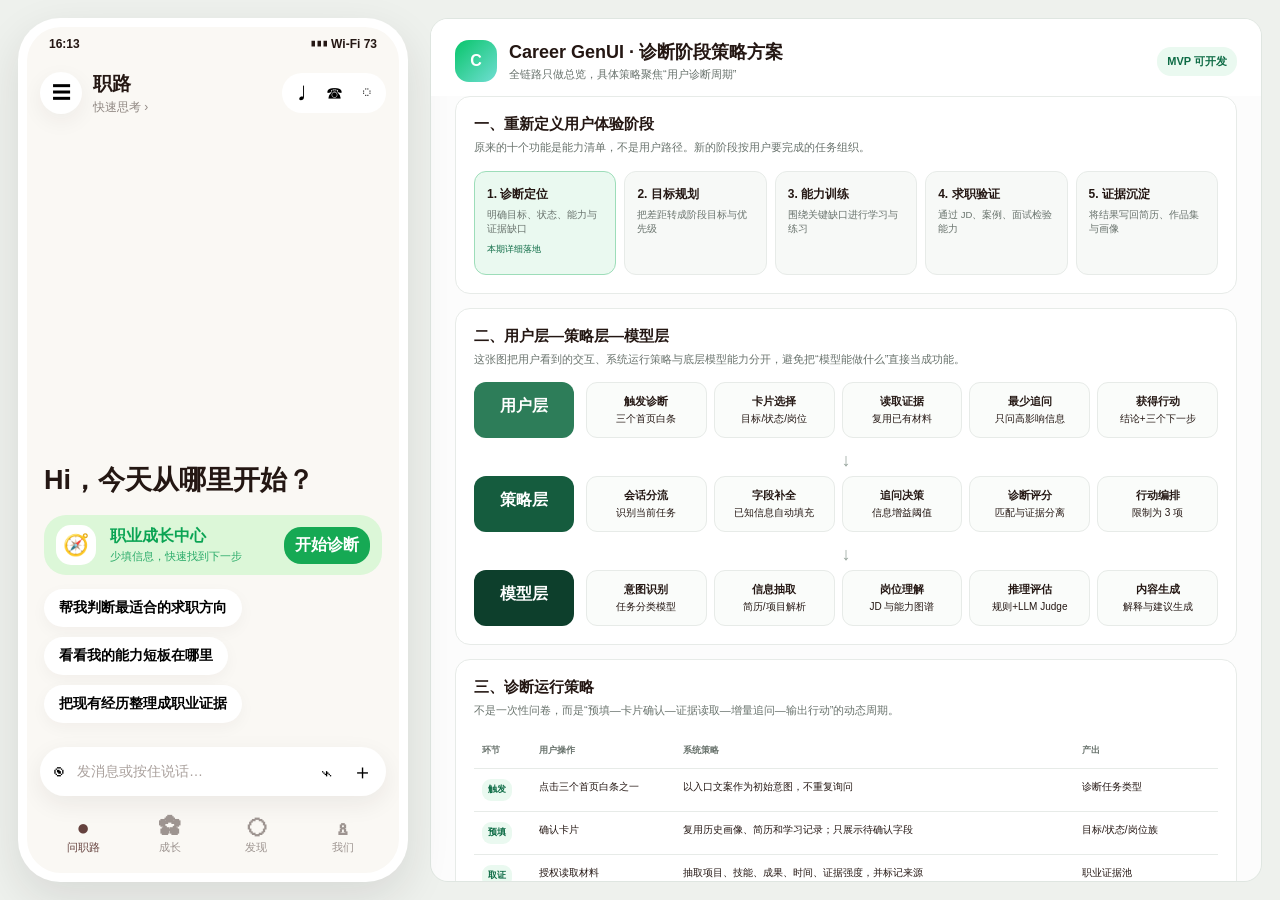
==== demo/diagnosis-v2.html @ f45be0f9 "feat: add focused career diagnosis cycle prototype" ====
<!DOCTYPE html>
<html lang="zh-CN">
<head>
<meta charset="utf-8" />
<meta name="viewport" content="width=device-width,initial-scale=1" />
<title>Career GenUI · 用户诊断周期</title>
<style>
:root{--g:#07c160;--gd:#0d6b45;--mint:#eaf9f0;--ink:#241713;--sub:#69736d;--line:#e7ebe8;--paper:#fff;--warm:#faf8f4;--deep:#0d4b32;--bad:#d65656;--shadow:0 16px 45px rgba(35,30,25,.11);font-family:"PingFang SC","Microsoft YaHei",-apple-system,BlinkMacSystemFont,"Segoe UI",sans-serif}
*{box-sizing:border-box}body{margin:0;background:#eef1ed;color:var(--ink)}button{font:inherit}.page{min-height:100vh;display:grid;grid-template-columns:390px minmax(620px,1fr);gap:22px;padding:18px;max-width:1440px;margin:auto}.phone{height:calc(100vh - 36px);min-height:720px;background:#fff;border-radius:42px;padding:9px;box-shadow:var(--shadow);position:sticky;top:18px}.screen{height:100%;border-radius:34px;overflow:hidden;background:var(--warm);display:flex;flex-direction:column}.status{height:34px;padding:0 22px;display:flex;align-items:center;justify-content:space-between;font-size:12px;font-weight:800}.appbar{height:64px;display:flex;align-items:center;gap:11px;padding:7px 13px}.icon{width:42px;height:42px;border:0;border-radius:50%;background:#fff;box-shadow:0 7px 22px rgba(55,38,28,.06);display:grid;place-items:center;font-size:19px}.title{flex:1}.title b{display:block;font-size:19px}.title span{font-size:12px;color:#918984}.actions{display:flex;background:#fff;border-radius:24px;padding:4px}.actions button{width:32px;height:32px;border:0;background:transparent;font-size:17px}.home{flex:1;display:flex;flex-direction:column;justify-content:flex-end;padding:16px 17px 18px}.home h1{font-size:27px;line-height:1.25;margin:0 0 17px}.hero{display:grid;grid-template-columns:44px 1fr auto;align-items:center;gap:10px;background:#dcf7d8;border-radius:22px;padding:10px 12px;margin-bottom:14px}.hero i{width:40px;height:40px;border-radius:15px;background:#fff;display:grid;place-items:center;font-style:normal;font-size:21px}.hero b{display:block;color:#0ba454;font-size:16px}.hero span{display:block;color:#2aab69;font-size:11px;margin-top:2px}.hero button{border:0;border-radius:17px;background:#16a954;color:#fff;padding:8px 11px;font-weight:750}.quick{display:flex;flex-direction:column;align-items:flex-start;gap:10px}.quick button{border:0;background:#fff;border-radius:20px;padding:10px 15px;font-weight:780;font-size:14px;box-shadow:0 5px 16px rgba(44,31,25,.04);text-align:left}.composer{height:62px;padding:6px 13px}.composerbox{height:49px;background:#fff;border-radius:26px;display:flex;align-items:center;gap:7px;padding:5px 7px;box-shadow:0 8px 24px rgba(43,30,24,.07)}.composerbox button{border:0;background:transparent;font-size:21px}.composerbox span{flex:1;color:#aaa19d;font-size:14px}.tabbar{height:70px;display:grid;grid-template-columns:repeat(4,1fr);padding:5px 13px 10px}.tab{border:0;background:transparent;color:#9d9490;font-size:11px}.tab b{display:block;font-size:22px;line-height:1.1}.tab.active{color:#65423e}.flow{display:none;flex:1;min-height:0;overflow:auto;padding:8px 14px 18px}.flow.active{display:block}.backline{display:flex;align-items:center;justify-content:space-between;margin:4px 0 12px}.backline button{border:0;background:transparent;font-size:13px;color:var(--sub)}.progress{font-size:11px;color:var(--sub)}.bar{height:5px;background:#e8ece9;border-radius:5px;overflow:hidden;margin-top:5px}.bar i{display:block;height:100%;width:20%;background:var(--g);transition:.25s}.card{background:#fff;border:1px solid var(--line);border-radius:18px;padding:16px;margin-bottom:11px;box-shadow:0 5px 18px rgba(31,39,34,.035)}.card h2{font-size:18px;margin:0 0 5px}.card p{font-size:12px;color:var(--sub);line-height:1.55;margin:0 0 13px}.choices{display:grid;grid-template-columns:1fr 1fr;gap:8px}.choice{border:1px solid var(--line);background:#fff;border-radius:13px;padding:11px;text-align:left;font-size:12px}.choice b{display:block;font-size:13px;margin-bottom:3px}.choice span{color:var(--sub);font-size:10px}.choice.on{border-color:var(--g);background:var(--mint);color:var(--gd)}.footerbtn{display:flex;gap:8px;position:sticky;bottom:0;padding-top:8px;background:linear-gradient(transparent,var(--warm) 35%)}.footerbtn button{flex:1;border:1px solid var(--line);background:#fff;border-radius:14px;padding:12px;font-weight:800}.footerbtn .primary{background:var(--g);color:#fff;border-color:var(--g)}.upload{border:1px dashed #9dbba9;border-radius:14px;padding:13px;background:#f8fbf9;font-size:11px;color:var(--sub)}.resulttop{display:grid;grid-template-columns:1fr 90px;gap:10px}.score{background:var(--mint);border-radius:15px;padding:12px}.score b{font-size:30px;color:var(--gd)}.score span{font-size:10px;color:var(--sub)}.tags{display:flex;flex-wrap:wrap;gap:6px}.tags i{font-style:normal;background:#f3f6f4;border-radius:10px;padding:6px 8px;font-size:10px}.reason{margin-top:10px;padding:10px;border-left:3px solid var(--g);background:#f7faf8;font-size:11px;line-height:1.55}.console{min-width:0;background:rgba(255,255,255,.83);border:1px solid #dfe6e1;border-radius:18px;overflow:auto;height:calc(100vh - 36px)}.consolehead{display:flex;align-items:center;justify-content:space-between;padding:21px 24px 14px;position:sticky;top:0;background:rgba(255,255,255,.96);z-index:2}.brand{display:flex;gap:12px;align-items:center}.logo{width:42px;height:42px;border-radius:14px;background:linear-gradient(135deg,#08c56a,#70ded3);display:grid;place-items:center;color:#fff;font-weight:900}.brand h1{font-size:18px;margin:0}.brand p{margin:3px 0 0;color:var(--sub);font-size:11px}.pill{background:var(--mint);color:var(--gd);font-size:11px;padding:7px 10px;border-radius:14px;font-weight:800}.body{padding:0 24px 30px}.section{background:#fff;border:1px solid var(--line);border-radius:15px;padding:18px;margin-bottom:14px}.section h2{font-size:15px;margin:0 0 5px}.section>p{margin:0 0 14px;color:var(--sub);font-size:11px;line-height:1.6}.stagegrid{display:grid;grid-template-columns:repeat(5,1fr);gap:8px}.stage{padding:12px;border-radius:12px;background:#f7f9f7;border:1px solid var(--line);min-height:104px}.stage.active{background:var(--mint);border-color:#9dddb9}.stage b{font-size:12px}.stage span{display:block;color:var(--sub);font-size:9.5px;line-height:1.5;margin-top:5px}.stage em{display:inline-block;font-style:normal;font-size:9px;color:var(--gd);margin-top:7px}.layers{display:grid;gap:12px}.layer{display:grid;grid-template-columns:100px 1fr;gap:12px}.layername{border-radius:12px;padding:14px 10px;font-weight:900;color:#fff;text-align:center}.layer.user .layername{background:#2d7d59}.layer.strategy .layername{background:#155c3e}.layer.model .layername{background:#0d3f2c}.nodes{display:grid;grid-template-columns:repeat(5,1fr);gap:7px}.node{padding:11px 8px;border:1px solid var(--line);border-radius:11px;background:#fafcfa;text-align:center;font-size:10px}.node b{display:block;font-size:11px;margin-bottom:3px}.arrow{text-align:center;color:#95a39b;font-size:18px;height:14px}.strategytable{width:100%;border-collapse:collapse;font-size:10px}.strategytable th,.strategytable td{padding:10px 8px;border-bottom:1px solid var(--line);text-align:left;vertical-align:top;line-height:1.55}.strategytable th{color:var(--sub);font-size:9px}.badge{display:inline-block;border-radius:9px;background:var(--mint);color:var(--gd);padding:4px 6px;font-size:9px;font-weight:800}.mvp{display:grid;grid-template-columns:1fr 1fr;gap:10px}.mvp div{border:1px solid var(--line);border-radius:12px;padding:13px}.mvp b{font-size:12px}.mvp p{font-size:10px;color:var(--sub);line-height:1.55;margin:5px 0 0}.no{color:var(--bad)}@media(max-width:980px){.page{grid-template-columns:1fr;padding:0}.phone{position:static;height:100vh;min-height:0;border-radius:0;padding:0}.screen{border-radius:0}.console{height:auto;border-radius:0}.stagegrid,.nodes{grid-template-columns:1fr 1fr}.layer{grid-template-columns:1fr}.mvp{grid-template-columns:1fr}}@media(max-width:520px){.console{display:none}.page{display:block}.phone{width:100%}.choices{grid-template-columns:1fr}}
</style>
</head>
<body>
<div class="page">
<section class="phone"><div class="screen">
<div class="status"><span>16:13</span><span>▮▮▮  Wi‑Fi  73</span></div>
<div class="appbar"><button class="icon">☰</button><div class="title"><b>职路</b><span>快速思考 ›</span></div><div class="actions"><button>♩</button><button>☎</button><button>◌</button></div></div>
<div id="home" class="home">
<h1>Hi，今天从哪里开始？</h1>
<div class="hero"><i>🧭</i><div><b>职业成长中心</b><span>少填信息，快速找到下一步</span></div><button onclick="startDiagnosis()">开始诊断</button></div>
<div class="quick"><button onclick="startDiagnosis()">帮我判断最适合的求职方向</button><button onclick="startDiagnosis(2)">看看我的能力短板在哪里</button><button onclick="startDiagnosis(3)">把现有经历整理成职业证据</button></div>
</div>
<div id="flow" class="flow">
<div class="backline"><button onclick="goHome()">‹ 返回首页</button><span class="progress"><span id="stepText">1/5</span><span class="bar"><i id="bar"></i></span></span></div>
<div id="step1" class="step"><div class="card"><h2>先确认你现在最想解决什么</h2><p>只选当前最紧迫的一项，避免一次诊断过多问题。</p><div class="choices" data-key="goal"><button class="choice"><b>确定方向</b><span>岗位太多，不知道优先投什么</span></button><button class="choice"><b>判断差距</b><span>知道目标，但不知道差在哪里</span></button><button class="choice"><b>梳理证据</b><span>经历不少，但表达不成体系</span></button><button class="choice"><b>准备行动</b><span>需要一份可执行的下一步计划</span></button></div></div></div>
<div id="step2" class="step" hidden><div class="card"><h2>选择你的职业状态</h2><p>系统会用不同基准判断学生、转岗和在职晋升。</p><div class="choices" data-key="status"><button class="choice"><b>在校求职</b><span>实习、校招、应届岗位</span></button><button class="choice"><b>初入职场</b><span>0—3 年，寻找更合适方向</span></button><button class="choice"><b>转岗转行</b><span>已有经验，需要迁移能力</span></button><button class="choice"><b>在职提升</b><span>晋升、能力补齐、项目突破</span></button></div></div></div>
<div id="step3" class="step" hidden><div class="card"><h2>告诉我目标岗位</h2><p>不要求写岗位全称，先选岗位族，再由系统补全相近岗位。</p><div class="choices" data-key="role"><button class="choice"><b>产品与策略</b><span>AI 产品、策略产品、增长产品</span></button><button class="choice"><b>数据与算法</b><span>数据分析、算法、量化研究</span></button><button class="choice"><b>商业与咨询</b><span>咨询、商业分析、战略研究</span></button><button class="choice"><b>金融与投研</b><span>投行、行研、资管、投资</span></button></div></div></div>
<div id="step4" class="step" hidden><div class="card"><h2>让系统读取已有证据</h2><p>优先复用已有材料，减少重复填写。原型中点击即视为已授权读取。</p><div class="upload" onclick="this.innerHTML='✓ 已读取：简历 1 份、项目 4 段、课程与证书 8 项';answers.evidence=true">＋ 读取简历 / 作品集 / 学习记录</div><div class="reason">只抽取岗位、项目、成果、技能、时间与证据强度，不要求用户重新填写完整经历。</div></div></div>
<div id="step5" class="step" hidden><div class="card"><h2>补一项机器难以判断的信息</h2><p>系统只追问会显著改变结果的问题。</p><div class="choices" data-key="constraint"><button class="choice"><b>时间最重要</b><span>希望 1 个月内看到求职结果</span></button><button class="choice"><b>方向最重要</b><span>愿意多探索，但要选对赛道</span></button><button class="choice"><b>稳定最重要</b><span>优先考虑可持续与确定性</span></button><button class="choice"><b>成长最重要</b><span>愿意接受更高挑战与变化</span></button></div></div></div>
<div id="result" class="step" hidden><div class="card"><h2>诊断完成：先聚焦 AI 策略产品</h2><p>系统将“岗位匹配”与“证据充分度”分开判断，避免只凭关键词给结论。</p><div class="resulttop"><div><div class="tags"><i>目标清晰度 82</i><i>能力匹配 76</i><i>证据充分度 64</i></div><div class="reason"><b>核心判断：</b>你的数据分析、模型评测和业务策略经历形成了较强交叉优势；当前主要缺口不是能力本身，而是缺少一个能完整展示“发现问题—制定策略—验证结果”的代表案例。</div></div><div class="score"><b>76</b><span>/100 综合匹配</span></div></div></div><div class="card"><h2>只给三个下一步</h2><p>诊断结果直接进入行动，不继续扩展更多功能。</p><div class="choices"><button class="choice on"><b>1. 建立代表案例</b><span>用一个项目补齐策略闭环证据</span></button><button class="choice"><b>2. 重写简历摘要</b><span>突出交叉能力而非经历堆叠</span></button><button class="choice"><b>3. 做岗位校验</b><span>用 3 个真实 JD 验证方向</span></button></div></div></div>
<div class="footerbtn" id="footer"><button id="prev" onclick="prevStep()">上一步</button><button id="next" class="primary" onclick="nextStep()">下一步</button></div>
</div>
<div class="composer"><div class="composerbox"><button>◉</button><span>发消息或按住说话…</span><button>⌁</button><button>＋</button></div></div>
<div class="tabbar"><button class="tab active"><b>●</b>问职路</button><button class="tab"><b>✿</b>成长</button><button class="tab"><b>◯</b>发现</button><button class="tab"><b>♙</b>我们</button></div>
</div></section>
<section class="console">
<div class="consolehead"><div class="brand"><div class="logo">C</div><div><h1>Career GenUI · 诊断阶段策略方案</h1><p>全链路只做总览，具体策略聚焦“用户诊断周期”</p></div></div><span class="pill">MVP 可开发</span></div>
<div class="body">
<div class="section"><h2>一、重新定义用户体验阶段</h2><p>原来的十个功能是能力清单，不是用户路径。新的阶段按用户要完成的任务组织。</p><div class="stagegrid"><div class="stage active"><b>1. 诊断定位</b><span>明确目标、状态、能力与证据缺口</span><em>本期详细落地</em></div><div class="stage"><b>2. 目标规划</b><span>把差距转成阶段目标与优先级</span></div><div class="stage"><b>3. 能力训练</b><span>围绕关键缺口进行学习与练习</span></div><div class="stage"><b>4. 求职验证</b><span>通过 JD、案例、面试检验能力</span></div><div class="stage"><b>5. 证据沉淀</b><span>将结果写回简历、作品集与画像</span></div></div></div>
<div class="section"><h2>二、用户层—策略层—模型层</h2><p>这张图把用户看到的交互、系统运行策略与底层模型能力分开，避免把“模型能做什么”直接当成功能。</p><div class="layers"><div class="layer user"><div class="layername">用户层</div><div class="nodes"><div class="node"><b>触发诊断</b>三个首页白条</div><div class="node"><b>卡片选择</b>目标/状态/岗位</div><div class="node"><b>读取证据</b>复用已有材料</div><div class="node"><b>最少追问</b>只问高影响信息</div><div class="node"><b>获得行动</b>结论+三个下一步</div></div></div><div class="arrow">↓</div><div class="layer strategy"><div class="layername">策略层</div><div class="nodes"><div class="node"><b>会话分流</b>识别当前任务</div><div class="node"><b>字段补全</b>已知信息自动填充</div><div class="node"><b>追问决策</b>信息增益阈值</div><div class="node"><b>诊断评分</b>匹配与证据分离</div><div class="node"><b>行动编排</b>限制为 3 项</div></div></div><div class="arrow">↓</div><div class="layer model"><div class="layername">模型层</div><div class="nodes"><div class="node"><b>意图识别</b>任务分类模型</div><div class="node"><b>信息抽取</b>简历/项目解析</div><div class="node"><b>岗位理解</b>JD 与能力图谱</div><div class="node"><b>推理评估</b>规则+LLM Judge</div><div class="node"><b>内容生成</b>解释与建议生成</div></div></div></div></div>
<div class="section"><h2>三、诊断运行策略</h2><p>不是一次性问卷，而是“预填—卡片确认—证据读取—增量追问—输出行动”的动态周期。</p><table class="strategytable"><tr><th>环节</th><th>用户操作</th><th>系统策略</th><th>产出</th></tr><tr><td><span class="badge">触发</span></td><td>点击三个首页白条之一</td><td>以入口文案作为初始意图，不重复询问</td><td>诊断任务类型</td></tr><tr><td><span class="badge">预填</span></td><td>确认卡片</td><td>复用历史画像、简历和学习记录；只展示待确认字段</td><td>目标/状态/岗位族</td></tr><tr><td><span class="badge">取证</span></td><td>授权读取材料</td><td>抽取项目、技能、成果、时间、证据强度，并标记来源</td><td>职业证据池</td></tr><tr><td><span class="badge">追问</span></td><td>回答 0—2 个问题</td><td>仅当缺失字段会改变岗位结论或行动优先级时追问</td><td>约束与偏好</td></tr><tr><td><span class="badge">诊断</span></td><td>查看结果</td><td>目标清晰度 20% + 能力匹配 35% + 证据充分度 30% + 约束适配 15%</td><td>分项得分与可解释结论</td></tr><tr><td><span class="badge">闭环</span></td><td>选择下一步</td><td>最多给 3 个动作；完成后结果写回画像并重新诊断</td><td>行动卡与画像更新</td></tr></table></div>
<div class="section"><h2>四、开发范围控制</h2><p>把复杂愿景压缩成可演示、可验证、可逐步扩展的 MVP。</p><div class="mvp"><div><b>本期必须开发</b><p>首页三个入口、5 步卡片诊断、简历文本解析、基础岗位族、规则评分、诊断结果卡、三个行动建议、来源与置信度展示。</p></div><div><b class="no">本期不开发</b><p>十个成长功能的完整交互、实时岗位库、复杂知识图谱编辑、长期学习计划、多人协作、语音面试、自动投递与全量 Agent 编排。</p></div></div></div>
<div class="section"><h2>五、关键验收指标</h2><p>首轮诊断完成率 ≥ 70%；用户主动输入字段 ≤ 5 个；平均完成时间 ≤ 3 分钟；结果中每条判断均有证据来源；下一步行动点击率 ≥ 40%；诊断后“方向更清晰”主观评分 ≥ 4/5。</p></div>
</div></section>
</div>
<script>
let current=1;const answers={};const steps=[1,2,3,4,5];
document.querySelectorAll('.choices').forEach(group=>group.addEventListener('click',e=>{const btn=e.target.closest('.choice');if(!btn)return;group.querySelectorAll('.choice').forEach(x=>x.classList.remove('on'));btn.classList.add('on');answers[group.dataset.key]=btn.querySelector('b')?.textContent||btn.textContent}));
function startDiagnosis(start=1){document.getElementById('home').style.display='none';document.getElementById('flow').classList.add('active');current=Math.min(start,5);showStep()}
function goHome(){document.getElementById('flow').classList.remove('active');document.getElementById('home').style.display='flex'}
function showStep(){document.querySelectorAll('.step').forEach(x=>x.hidden=true);const id=current===6?'result':'step'+current;document.getElementById(id).hidden=false;document.getElementById('stepText').textContent=current===6?'完成':current+'/5';document.getElementById('bar').style.width=(Math.min(current,5)*20)+'%';document.getElementById('prev').style.visibility=current===1?'hidden':'visible';document.getElementById('next').textContent=current===6?'重新诊断':current===5?'生成诊断':'下一步'}
function nextStep(){if(current===6){current=1;showStep();return}current++;showStep()}
function prevStep(){if(current>1)current--;showStep()}
</script>
</body></html>
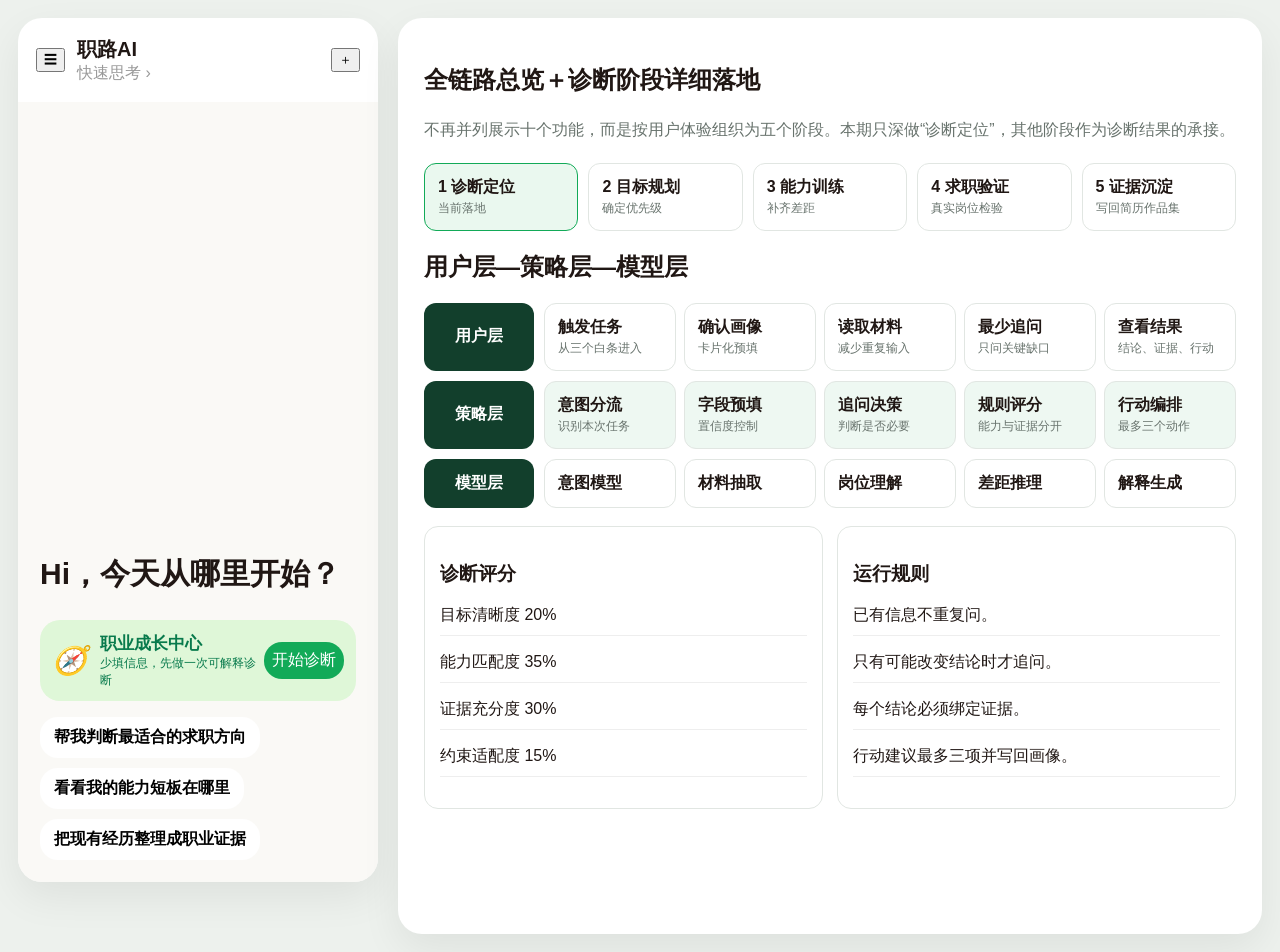
==== commit 056c5dcb: "feat: add focused diagnosis cycle prototype" ====
--- a/demo/diagnosis-v2.html
+++ b/demo/diagnosis-v2.html
@@ -1,54 +1 @@
-<!DOCTYPE html>
-<html lang="zh-CN">
-<head>
-<meta charset="utf-8" />
-<meta name="viewport" content="width=device-width,initial-scale=1" />
-<title>Career GenUI · 用户诊断周期</title>
-<style>
-:root{--g:#07c160;--gd:#0d6b45;--mint:#eaf9f0;--ink:#241713;--sub:#69736d;--line:#e7ebe8;--paper:#fff;--warm:#faf8f4;--deep:#0d4b32;--bad:#d65656;--shadow:0 16px 45px rgba(35,30,25,.11);font-family:"PingFang SC","Microsoft YaHei",-apple-system,BlinkMacSystemFont,"Segoe UI",sans-serif}
-*{box-sizing:border-box}body{margin:0;background:#eef1ed;color:var(--ink)}button{font:inherit}.page{min-height:100vh;display:grid;grid-template-columns:390px minmax(620px,1fr);gap:22px;padding:18px;max-width:1440px;margin:auto}.phone{height:calc(100vh - 36px);min-height:720px;background:#fff;border-radius:42px;padding:9px;box-shadow:var(--shadow);position:sticky;top:18px}.screen{height:100%;border-radius:34px;overflow:hidden;background:var(--warm);display:flex;flex-direction:column}.status{height:34px;padding:0 22px;display:flex;align-items:center;justify-content:space-between;font-size:12px;font-weight:800}.appbar{height:64px;display:flex;align-items:center;gap:11px;padding:7px 13px}.icon{width:42px;height:42px;border:0;border-radius:50%;background:#fff;box-shadow:0 7px 22px rgba(55,38,28,.06);display:grid;place-items:center;font-size:19px}.title{flex:1}.title b{display:block;font-size:19px}.title span{font-size:12px;color:#918984}.actions{display:flex;background:#fff;border-radius:24px;padding:4px}.actions button{width:32px;height:32px;border:0;background:transparent;font-size:17px}.home{flex:1;display:flex;flex-direction:column;justify-content:flex-end;padding:16px 17px 18px}.home h1{font-size:27px;line-height:1.25;margin:0 0 17px}.hero{display:grid;grid-template-columns:44px 1fr auto;align-items:center;gap:10px;background:#dcf7d8;border-radius:22px;padding:10px 12px;margin-bottom:14px}.hero i{width:40px;height:40px;border-radius:15px;background:#fff;display:grid;place-items:center;font-style:normal;font-size:21px}.hero b{display:block;color:#0ba454;font-size:16px}.hero span{display:block;color:#2aab69;font-size:11px;margin-top:2px}.hero button{border:0;border-radius:17px;background:#16a954;color:#fff;padding:8px 11px;font-weight:750}.quick{display:flex;flex-direction:column;align-items:flex-start;gap:10px}.quick button{border:0;background:#fff;border-radius:20px;padding:10px 15px;font-weight:780;font-size:14px;box-shadow:0 5px 16px rgba(44,31,25,.04);text-align:left}.composer{height:62px;padding:6px 13px}.composerbox{height:49px;background:#fff;border-radius:26px;display:flex;align-items:center;gap:7px;padding:5px 7px;box-shadow:0 8px 24px rgba(43,30,24,.07)}.composerbox button{border:0;background:transparent;font-size:21px}.composerbox span{flex:1;color:#aaa19d;font-size:14px}.tabbar{height:70px;display:grid;grid-template-columns:repeat(4,1fr);padding:5px 13px 10px}.tab{border:0;background:transparent;color:#9d9490;font-size:11px}.tab b{display:block;font-size:22px;line-height:1.1}.tab.active{color:#65423e}.flow{display:none;flex:1;min-height:0;overflow:auto;padding:8px 14px 18px}.flow.active{display:block}.backline{display:flex;align-items:center;justify-content:space-between;margin:4px 0 12px}.backline button{border:0;background:transparent;font-size:13px;color:var(--sub)}.progress{font-size:11px;color:var(--sub)}.bar{height:5px;background:#e8ece9;border-radius:5px;overflow:hidden;margin-top:5px}.bar i{display:block;height:100%;width:20%;background:var(--g);transition:.25s}.card{background:#fff;border:1px solid var(--line);border-radius:18px;padding:16px;margin-bottom:11px;box-shadow:0 5px 18px rgba(31,39,34,.035)}.card h2{font-size:18px;margin:0 0 5px}.card p{font-size:12px;color:var(--sub);line-height:1.55;margin:0 0 13px}.choices{display:grid;grid-template-columns:1fr 1fr;gap:8px}.choice{border:1px solid var(--line);background:#fff;border-radius:13px;padding:11px;text-align:left;font-size:12px}.choice b{display:block;font-size:13px;margin-bottom:3px}.choice span{color:var(--sub);font-size:10px}.choice.on{border-color:var(--g);background:var(--mint);color:var(--gd)}.footerbtn{display:flex;gap:8px;position:sticky;bottom:0;padding-top:8px;background:linear-gradient(transparent,var(--warm) 35%)}.footerbtn button{flex:1;border:1px solid var(--line);background:#fff;border-radius:14px;padding:12px;font-weight:800}.footerbtn .primary{background:var(--g);color:#fff;border-color:var(--g)}.upload{border:1px dashed #9dbba9;border-radius:14px;padding:13px;background:#f8fbf9;font-size:11px;color:var(--sub)}.resulttop{display:grid;grid-template-columns:1fr 90px;gap:10px}.score{background:var(--mint);border-radius:15px;padding:12px}.score b{font-size:30px;color:var(--gd)}.score span{font-size:10px;color:var(--sub)}.tags{display:flex;flex-wrap:wrap;gap:6px}.tags i{font-style:normal;background:#f3f6f4;border-radius:10px;padding:6px 8px;font-size:10px}.reason{margin-top:10px;padding:10px;border-left:3px solid var(--g);background:#f7faf8;font-size:11px;line-height:1.55}.console{min-width:0;background:rgba(255,255,255,.83);border:1px solid #dfe6e1;border-radius:18px;overflow:auto;height:calc(100vh - 36px)}.consolehead{display:flex;align-items:center;justify-content:space-between;padding:21px 24px 14px;position:sticky;top:0;background:rgba(255,255,255,.96);z-index:2}.brand{display:flex;gap:12px;align-items:center}.logo{width:42px;height:42px;border-radius:14px;background:linear-gradient(135deg,#08c56a,#70ded3);display:grid;place-items:center;color:#fff;font-weight:900}.brand h1{font-size:18px;margin:0}.brand p{margin:3px 0 0;color:var(--sub);font-size:11px}.pill{background:var(--mint);color:var(--gd);font-size:11px;padding:7px 10px;border-radius:14px;font-weight:800}.body{padding:0 24px 30px}.section{background:#fff;border:1px solid var(--line);border-radius:15px;padding:18px;margin-bottom:14px}.section h2{font-size:15px;margin:0 0 5px}.section>p{margin:0 0 14px;color:var(--sub);font-size:11px;line-height:1.6}.stagegrid{display:grid;grid-template-columns:repeat(5,1fr);gap:8px}.stage{padding:12px;border-radius:12px;background:#f7f9f7;border:1px solid var(--line);min-height:104px}.stage.active{background:var(--mint);border-color:#9dddb9}.stage b{font-size:12px}.stage span{display:block;color:var(--sub);font-size:9.5px;line-height:1.5;margin-top:5px}.stage em{display:inline-block;font-style:normal;font-size:9px;color:var(--gd);margin-top:7px}.layers{display:grid;gap:12px}.layer{display:grid;grid-template-columns:100px 1fr;gap:12px}.layername{border-radius:12px;padding:14px 10px;font-weight:900;color:#fff;text-align:center}.layer.user .layername{background:#2d7d59}.layer.strategy .layername{background:#155c3e}.layer.model .layername{background:#0d3f2c}.nodes{display:grid;grid-template-columns:repeat(5,1fr);gap:7px}.node{padding:11px 8px;border:1px solid var(--line);border-radius:11px;background:#fafcfa;text-align:center;font-size:10px}.node b{display:block;font-size:11px;margin-bottom:3px}.arrow{text-align:center;color:#95a39b;font-size:18px;height:14px}.strategytable{width:100%;border-collapse:collapse;font-size:10px}.strategytable th,.strategytable td{padding:10px 8px;border-bottom:1px solid var(--line);text-align:left;vertical-align:top;line-height:1.55}.strategytable th{color:var(--sub);font-size:9px}.badge{display:inline-block;border-radius:9px;background:var(--mint);color:var(--gd);padding:4px 6px;font-size:9px;font-weight:800}.mvp{display:grid;grid-template-columns:1fr 1fr;gap:10px}.mvp div{border:1px solid var(--line);border-radius:12px;padding:13px}.mvp b{font-size:12px}.mvp p{font-size:10px;color:var(--sub);line-height:1.55;margin:5px 0 0}.no{color:var(--bad)}@media(max-width:980px){.page{grid-template-columns:1fr;padding:0}.phone{position:static;height:100vh;min-height:0;border-radius:0;padding:0}.screen{border-radius:0}.console{height:auto;border-radius:0}.stagegrid,.nodes{grid-template-columns:1fr 1fr}.layer{grid-template-columns:1fr}.mvp{grid-template-columns:1fr}}@media(max-width:520px){.console{display:none}.page{display:block}.phone{width:100%}.choices{grid-template-columns:1fr}}
-</style>
-</head>
-<body>
-<div class="page">
-<section class="phone"><div class="screen">
-<div class="status"><span>16:13</span><span>▮▮▮  Wi‑Fi  73</span></div>
-<div class="appbar"><button class="icon">☰</button><div class="title"><b>职路</b><span>快速思考 ›</span></div><div class="actions"><button>♩</button><button>☎</button><button>◌</button></div></div>
-<div id="home" class="home">
-<h1>Hi，今天从哪里开始？</h1>
-<div class="hero"><i>🧭</i><div><b>职业成长中心</b><span>少填信息，快速找到下一步</span></div><button onclick="startDiagnosis()">开始诊断</button></div>
-<div class="quick"><button onclick="startDiagnosis()">帮我判断最适合的求职方向</button><button onclick="startDiagnosis(2)">看看我的能力短板在哪里</button><button onclick="startDiagnosis(3)">把现有经历整理成职业证据</button></div>
-</div>
-<div id="flow" class="flow">
-<div class="backline"><button onclick="goHome()">‹ 返回首页</button><span class="progress"><span id="stepText">1/5</span><span class="bar"><i id="bar"></i></span></span></div>
-<div id="step1" class="step"><div class="card"><h2>先确认你现在最想解决什么</h2><p>只选当前最紧迫的一项，避免一次诊断过多问题。</p><div class="choices" data-key="goal"><button class="choice"><b>确定方向</b><span>岗位太多，不知道优先投什么</span></button><button class="choice"><b>判断差距</b><span>知道目标，但不知道差在哪里</span></button><button class="choice"><b>梳理证据</b><span>经历不少，但表达不成体系</span></button><button class="choice"><b>准备行动</b><span>需要一份可执行的下一步计划</span></button></div></div></div>
-<div id="step2" class="step" hidden><div class="card"><h2>选择你的职业状态</h2><p>系统会用不同基准判断学生、转岗和在职晋升。</p><div class="choices" data-key="status"><button class="choice"><b>在校求职</b><span>实习、校招、应届岗位</span></button><button class="choice"><b>初入职场</b><span>0—3 年，寻找更合适方向</span></button><button class="choice"><b>转岗转行</b><span>已有经验，需要迁移能力</span></button><button class="choice"><b>在职提升</b><span>晋升、能力补齐、项目突破</span></button></div></div></div>
-<div id="step3" class="step" hidden><div class="card"><h2>告诉我目标岗位</h2><p>不要求写岗位全称，先选岗位族，再由系统补全相近岗位。</p><div class="choices" data-key="role"><button class="choice"><b>产品与策略</b><span>AI 产品、策略产品、增长产品</span></button><button class="choice"><b>数据与算法</b><span>数据分析、算法、量化研究</span></button><button class="choice"><b>商业与咨询</b><span>咨询、商业分析、战略研究</span></button><button class="choice"><b>金融与投研</b><span>投行、行研、资管、投资</span></button></div></div></div>
-<div id="step4" class="step" hidden><div class="card"><h2>让系统读取已有证据</h2><p>优先复用已有材料，减少重复填写。原型中点击即视为已授权读取。</p><div class="upload" onclick="this.innerHTML='✓ 已读取：简历 1 份、项目 4 段、课程与证书 8 项';answers.evidence=true">＋ 读取简历 / 作品集 / 学习记录</div><div class="reason">只抽取岗位、项目、成果、技能、时间与证据强度，不要求用户重新填写完整经历。</div></div></div>
-<div id="step5" class="step" hidden><div class="card"><h2>补一项机器难以判断的信息</h2><p>系统只追问会显著改变结果的问题。</p><div class="choices" data-key="constraint"><button class="choice"><b>时间最重要</b><span>希望 1 个月内看到求职结果</span></button><button class="choice"><b>方向最重要</b><span>愿意多探索，但要选对赛道</span></button><button class="choice"><b>稳定最重要</b><span>优先考虑可持续与确定性</span></button><button class="choice"><b>成长最重要</b><span>愿意接受更高挑战与变化</span></button></div></div></div>
-<div id="result" class="step" hidden><div class="card"><h2>诊断完成：先聚焦 AI 策略产品</h2><p>系统将“岗位匹配”与“证据充分度”分开判断，避免只凭关键词给结论。</p><div class="resulttop"><div><div class="tags"><i>目标清晰度 82</i><i>能力匹配 76</i><i>证据充分度 64</i></div><div class="reason"><b>核心判断：</b>你的数据分析、模型评测和业务策略经历形成了较强交叉优势；当前主要缺口不是能力本身，而是缺少一个能完整展示“发现问题—制定策略—验证结果”的代表案例。</div></div><div class="score"><b>76</b><span>/100 综合匹配</span></div></div></div><div class="card"><h2>只给三个下一步</h2><p>诊断结果直接进入行动，不继续扩展更多功能。</p><div class="choices"><button class="choice on"><b>1. 建立代表案例</b><span>用一个项目补齐策略闭环证据</span></button><button class="choice"><b>2. 重写简历摘要</b><span>突出交叉能力而非经历堆叠</span></button><button class="choice"><b>3. 做岗位校验</b><span>用 3 个真实 JD 验证方向</span></button></div></div></div>
-<div class="footerbtn" id="footer"><button id="prev" onclick="prevStep()">上一步</button><button id="next" class="primary" onclick="nextStep()">下一步</button></div>
-</div>
-<div class="composer"><div class="composerbox"><button>◉</button><span>发消息或按住说话…</span><button>⌁</button><button>＋</button></div></div>
-<div class="tabbar"><button class="tab active"><b>●</b>问职路</button><button class="tab"><b>✿</b>成长</button><button class="tab"><b>◯</b>发现</button><button class="tab"><b>♙</b>我们</button></div>
-</div></section>
-<section class="console">
-<div class="consolehead"><div class="brand"><div class="logo">C</div><div><h1>Career GenUI · 诊断阶段策略方案</h1><p>全链路只做总览，具体策略聚焦“用户诊断周期”</p></div></div><span class="pill">MVP 可开发</span></div>
-<div class="body">
-<div class="section"><h2>一、重新定义用户体验阶段</h2><p>原来的十个功能是能力清单，不是用户路径。新的阶段按用户要完成的任务组织。</p><div class="stagegrid"><div class="stage active"><b>1. 诊断定位</b><span>明确目标、状态、能力与证据缺口</span><em>本期详细落地</em></div><div class="stage"><b>2. 目标规划</b><span>把差距转成阶段目标与优先级</span></div><div class="stage"><b>3. 能力训练</b><span>围绕关键缺口进行学习与练习</span></div><div class="stage"><b>4. 求职验证</b><span>通过 JD、案例、面试检验能力</span></div><div class="stage"><b>5. 证据沉淀</b><span>将结果写回简历、作品集与画像</span></div></div></div>
-<div class="section"><h2>二、用户层—策略层—模型层</h2><p>这张图把用户看到的交互、系统运行策略与底层模型能力分开，避免把“模型能做什么”直接当成功能。</p><div class="layers"><div class="layer user"><div class="layername">用户层</div><div class="nodes"><div class="node"><b>触发诊断</b>三个首页白条</div><div class="node"><b>卡片选择</b>目标/状态/岗位</div><div class="node"><b>读取证据</b>复用已有材料</div><div class="node"><b>最少追问</b>只问高影响信息</div><div class="node"><b>获得行动</b>结论+三个下一步</div></div></div><div class="arrow">↓</div><div class="layer strategy"><div class="layername">策略层</div><div class="nodes"><div class="node"><b>会话分流</b>识别当前任务</div><div class="node"><b>字段补全</b>已知信息自动填充</div><div class="node"><b>追问决策</b>信息增益阈值</div><div class="node"><b>诊断评分</b>匹配与证据分离</div><div class="node"><b>行动编排</b>限制为 3 项</div></div></div><div class="arrow">↓</div><div class="layer model"><div class="layername">模型层</div><div class="nodes"><div class="node"><b>意图识别</b>任务分类模型</div><div class="node"><b>信息抽取</b>简历/项目解析</div><div class="node"><b>岗位理解</b>JD 与能力图谱</div><div class="node"><b>推理评估</b>规则+LLM Judge</div><div class="node"><b>内容生成</b>解释与建议生成</div></div></div></div></div>
-<div class="section"><h2>三、诊断运行策略</h2><p>不是一次性问卷，而是“预填—卡片确认—证据读取—增量追问—输出行动”的动态周期。</p><table class="strategytable"><tr><th>环节</th><th>用户操作</th><th>系统策略</th><th>产出</th></tr><tr><td><span class="badge">触发</span></td><td>点击三个首页白条之一</td><td>以入口文案作为初始意图，不重复询问</td><td>诊断任务类型</td></tr><tr><td><span class="badge">预填</span></td><td>确认卡片</td><td>复用历史画像、简历和学习记录；只展示待确认字段</td><td>目标/状态/岗位族</td></tr><tr><td><span class="badge">取证</span></td><td>授权读取材料</td><td>抽取项目、技能、成果、时间、证据强度，并标记来源</td><td>职业证据池</td></tr><tr><td><span class="badge">追问</span></td><td>回答 0—2 个问题</td><td>仅当缺失字段会改变岗位结论或行动优先级时追问</td><td>约束与偏好</td></tr><tr><td><span class="badge">诊断</span></td><td>查看结果</td><td>目标清晰度 20% + 能力匹配 35% + 证据充分度 30% + 约束适配 15%</td><td>分项得分与可解释结论</td></tr><tr><td><span class="badge">闭环</span></td><td>选择下一步</td><td>最多给 3 个动作；完成后结果写回画像并重新诊断</td><td>行动卡与画像更新</td></tr></table></div>
-<div class="section"><h2>四、开发范围控制</h2><p>把复杂愿景压缩成可演示、可验证、可逐步扩展的 MVP。</p><div class="mvp"><div><b>本期必须开发</b><p>首页三个入口、5 步卡片诊断、简历文本解析、基础岗位族、规则评分、诊断结果卡、三个行动建议、来源与置信度展示。</p></div><div><b class="no">本期不开发</b><p>十个成长功能的完整交互、实时岗位库、复杂知识图谱编辑、长期学习计划、多人协作、语音面试、自动投递与全量 Agent 编排。</p></div></div></div>
-<div class="section"><h2>五、关键验收指标</h2><p>首轮诊断完成率 ≥ 70%；用户主动输入字段 ≤ 5 个；平均完成时间 ≤ 3 分钟；结果中每条判断均有证据来源；下一步行动点击率 ≥ 40%；诊断后“方向更清晰”主观评分 ≥ 4/5。</p></div>
-</div></section>
-</div>
-<script>
-let current=1;const answers={};const steps=[1,2,3,4,5];
-document.querySelectorAll('.choices').forEach(group=>group.addEventListener('click',e=>{const btn=e.target.closest('.choice');if(!btn)return;group.querySelectorAll('.choice').forEach(x=>x.classList.remove('on'));btn.classList.add('on');answers[group.dataset.key]=btn.querySelector('b')?.textContent||btn.textContent}));
-function startDiagnosis(start=1){document.getElementById('home').style.display='none';document.getElementById('flow').classList.add('active');current=Math.min(start,5);showStep()}
-function goHome(){document.getElementById('flow').classList.remove('active');document.getElementById('home').style.display='flex'}
-function showStep(){document.querySelectorAll('.step').forEach(x=>x.hidden=true);const id=current===6?'result':'step'+current;document.getElementById(id).hidden=false;document.getElementById('stepText').textContent=current===6?'完成':current+'/5';document.getElementById('bar').style.width=(Math.min(current,5)*20)+'%';document.getElementById('prev').style.visibility=current===1?'hidden':'visible';document.getElementById('next').textContent=current===6?'重新诊断':current===5?'生成诊断':'下一步'}
-function nextStep(){if(current===6){current=1;showStep();return}current++;showStep()}
-function prevStep(){if(current>1)current--;showStep()}
-</script>
-</body></html>+<!doctype html><html lang="zh-CN"><head><meta charset="utf-8"><meta name="viewport" content="width=device-width,initial-scale=1"><title>职路AI·诊断周期</title><style>body{margin:0;font-family:-apple-system,BlinkMacSystemFont,"PingFang SC",sans-serif;background:#edf1ed;color:#201714}.app{min-height:100vh;display:grid;grid-template-columns:360px 1fr;gap:20px;padding:18px}.phone,.panel{background:#fff;border-radius:24px;box-shadow:0 15px 40px #0001}.phone{height:calc(100vh - 36px);overflow:hidden;display:flex;flex-direction:column}.top{padding:18px;display:flex;gap:12px;align-items:center}.title{flex:1}.title b{display:block;font-size:20px}.title span{color:#999}.stage{flex:1;padding:22px;overflow:auto;background:#faf9f6}.home{height:100%;display:flex;flex-direction:column;justify-content:flex-end}.home h1{font-size:30px}.hero,.seed,.option,.next{border:0;font:inherit}.hero{display:grid;grid-template-columns:48px 1fr auto;align-items:center;text-align:left;background:#dff7d8;border-radius:20px;padding:12px;color:#087a4c}.hero i{font-size:28px}.hero b{display:block;font-size:17px}.hero span{font-size:12px}.hero em{font-style:normal;background:#12aa58;color:#fff;border-radius:18px;padding:8px}.seeds{display:grid;gap:10px;margin-top:16px}.seed{width:max-content;max-width:100%;background:#fff;border-radius:18px;padding:10px 14px;font-weight:700}.card{background:#fff;border:1px solid #e4e9e5;border-radius:18px;padding:18px}.card h2{margin-top:0}.card p{color:#68736d;line-height:1.6}.steps{display:flex;gap:5px;margin-bottom:15px}.steps i{height:5px;flex:1;background:#e5e9e6;border-radius:4px}.steps i.on{background:#12aa58}.options{display:grid;gap:9px}.option{padding:12px;border:1px solid #e1e6e2;border-radius:12px;background:#fff;text-align:left}.option.active{border-color:#12aa58;background:#eaf8ef;color:#087a4c;font-weight:700}.next{width:100%;margin-top:16px;padding:13px;border-radius:12px;background:#12aa58;color:#fff;font-weight:800}.evidence,.action{padding:11px;background:#f5f8f6;border-radius:12px;margin:8px 0}.score{display:flex;justify-content:space-between;align-items:center;background:#eaf8ef;padding:14px;border-radius:14px}.score b{font-size:32px;color:#12aa58}.metric{margin:12px 0}.metric div{display:flex;justify-content:space-between}.track{height:7px;background:#edf1ee;border-radius:6px;overflow:hidden}.fill{height:100%;background:#12aa58}.panel{height:calc(100vh - 36px);overflow:auto;padding:26px}.lead{color:#68736d;line-height:1.7}.phases,.layers{display:grid;gap:10px}.phases{grid-template-columns:repeat(5,1fr);margin:20px 0}.phase,.block{border:1px solid #e1e6e2;border-radius:12px;padding:13px}.phase.on{background:#eaf8ef;border-color:#12aa58}.phase b,.block b{display:block}.phase span,.block span{font-size:12px;color:#68736d}.layer{display:grid;grid-template-columns:110px 1fr;gap:10px}.label{display:grid;place-items:center;background:#123f2c;color:#fff;border-radius:12px;font-weight:800}.blocks{display:grid;grid-template-columns:repeat(5,1fr);gap:8px}.strategy .block{background:#eef8f2}.logic{display:grid;grid-template-columns:1fr 1fr;gap:14px;margin-top:18px}.box{border:1px solid #e1e6e2;border-radius:14px;padding:15px}.box p{border-bottom:1px solid #eee;padding-bottom:9px}@media(max-width:800px){.app{display:block;padding:0}.phone{height:100vh;border-radius:0}.panel{display:none}}</style></head><body><main class="app"><section class="phone"><header class="top"><button>☰</button><div class="title"><b>职路AI</b><span>快速思考 ›</span></div><button>＋</button></header><div id="stage" class="stage"></div></section><section class="panel"><h1>全链路总览＋诊断阶段详细落地</h1><p class="lead">不再并列展示十个功能，而是按用户体验组织为五个阶段。本期只深做“诊断定位”，其他阶段作为诊断结果的承接。</p><div class="phases"><div class="phase on"><b>1 诊断定位</b><span>当前落地</span></div><div class="phase"><b>2 目标规划</b><span>确定优先级</span></div><div class="phase"><b>3 能力训练</b><span>补齐差距</span></div><div class="phase"><b>4 求职验证</b><span>真实岗位检验</span></div><div class="phase"><b>5 证据沉淀</b><span>写回简历作品集</span></div></div><h2>用户层—策略层—模型层</h2><div class="layers"><div class="layer"><div class="label">用户层</div><div class="blocks"><div class="block"><b>触发任务</b><span>从三个白条进入</span></div><div class="block"><b>确认画像</b><span>卡片化预填</span></div><div class="block"><b>读取材料</b><span>减少重复输入</span></div><div class="block"><b>最少追问</b><span>只问关键缺口</span></div><div class="block"><b>查看结果</b><span>结论、证据、行动</span></div></div></div><div class="layer strategy"><div class="label">策略层</div><div class="blocks"><div class="block"><b>意图分流</b><span>识别本次任务</span></div><div class="block"><b>字段预填</b><span>置信度控制</span></div><div class="block"><b>追问决策</b><span>判断是否必要</span></div><div class="block"><b>规则评分</b><span>能力与证据分开</span></div><div class="block"><b>行动编排</b><span>最多三个动作</span></div></div></div><div class="layer"><div class="label">模型层</div><div class="blocks"><div class="block"><b>意图模型</b></div><div class="block"><b>材料抽取</b></div><div class="block"><b>岗位理解</b></div><div class="block"><b>差距推理</b></div><div class="block"><b>解释生成</b></div></div></div></div><div class="logic"><div class="box"><h3>诊断评分</h3><p>目标清晰度 20%</p><p>能力匹配度 35%</p><p>证据充分度 30%</p><p>约束适配度 15%</p></div><div class="box"><h3>运行规则</h3><p>已有信息不重复问。</p><p>只有可能改变结论时才追问。</p><p>每个结论必须绑定证据。</p><p>行动建议最多三项并写回画像。</p></div></div></section></main><script>const s={i:-1,goal:'判断最适合的求职方向',status:'在读研究生',role:'AI产品',constraint:'兼顾成长与稳定'};const q=[['你现在最想解决什么？',['判断最适合的求职方向','看看能力短板在哪里','把经历整理成职业证据'],'goal'],['确认目前的职业状态',['在读学生','应届求职','在职转岗','已有目标岗位'],'status'],['选择目标岗位族',['AI产品','数据分析','咨询与战略','金融研究'],'role'],['已读取到这些职业证据',null,null],['确认一个核心约束',['优先成长速度','优先岗位稳定性','兼顾成长与稳定','暂时没有明确偏好'],'constraint']];const el=document.getElementById('stage');function home(){s.i=-1;el.innerHTML='<div class="home"><h1>Hi，今天从哪里开始？</h1><button class="hero" onclick="start()"><i>🧭</i><span><b>职业成长中心</b><span>少填信息，先做一次可解释诊断</span></span><em>开始诊断</em></button><div class="seeds"><button class="seed" onclick="start(\'判断最适合的求职方向\')">帮我判断最适合的求职方向</button><button class="seed" onclick="start(\'看看能力短板在哪里\')">看看我的能力短板在哪里</button><button class="seed" onclick="start(\'把经历整理成职业证据\')">把现有经历整理成职业证据</button></div></div>'}function start(x){if(x)s.goal=x;s.i=0;render()}function pick(k,v){s[k]=v;render()}function render(){if(s.i>=q.length)return result();const x=q[s.i],ev=s.i===3?'<div class="evidence"><b>腾讯 · 模型策略产品</b><br>训练数据、模型评测、RAG 与 Agent Harness</div><div class="evidence"><b>京东 · 策略产品</b><br>客服 Agent、知识库与召回策略</div><div class="evidence"><b>金融与研究经历</b><br>量化研究、行业研究与商业分析</div>':'<div class="options">'+x[1].map(v=>'<button class="option '+(s[x[2]]===v?'active':'')+'" onclick="pick(\''+x[2]+'\',\''+v+'\')">'+v+'</button>').join('')+'</div>';el.innerHTML='<div class="steps">'+q.map((_,i)=>'<i class="'+(i<=s.i?'on':'')+'"></i>').join('')+'</div><div class="card"><h2>'+x[0]+'</h2><p>系统优先复用已有信息，只让用户确认真正影响结论的变量。</p>'+ev+'<button class="next" onclick="s.i++;render()">'+(s.i===4?'生成诊断':'继续')+'</button></div>'}function result(){const m=[['目标清晰度',86],['能力匹配度',84],['证据充分度',68],['约束适配度',88]];el.innerHTML='<div class="card"><div class="score"><div><h2>建议聚焦：AI 产品策略</h2><p>跨模型、数据、产品与金融经历形成复合优势。</p></div><b>82</b></div>'+m.map(x=>'<div class="metric"><div><span>'+x[0]+'</span><b>'+x[1]+'</b></div><div class="track"><div class="fill" style="width:'+x[1]+'%"></div></div></div>').join('')+'<div class="evidence"><b>核心判断</b><br>能力基础较强，当前主要缺口不是能力本身，而是代表案例和证据表达。</div><h3>下一步只做三件事</h3><div class="action">1. 选定一个模型策略产品代表项目。</div><div class="action">2. 统一简历中的模型、数据与产品叙事。</div><div class="action">3. 用真实 JD 做岗位匹配验证。</div><button class="next" onclick="home()">完成并写回画像</button></div>'}home();</script></body></html>
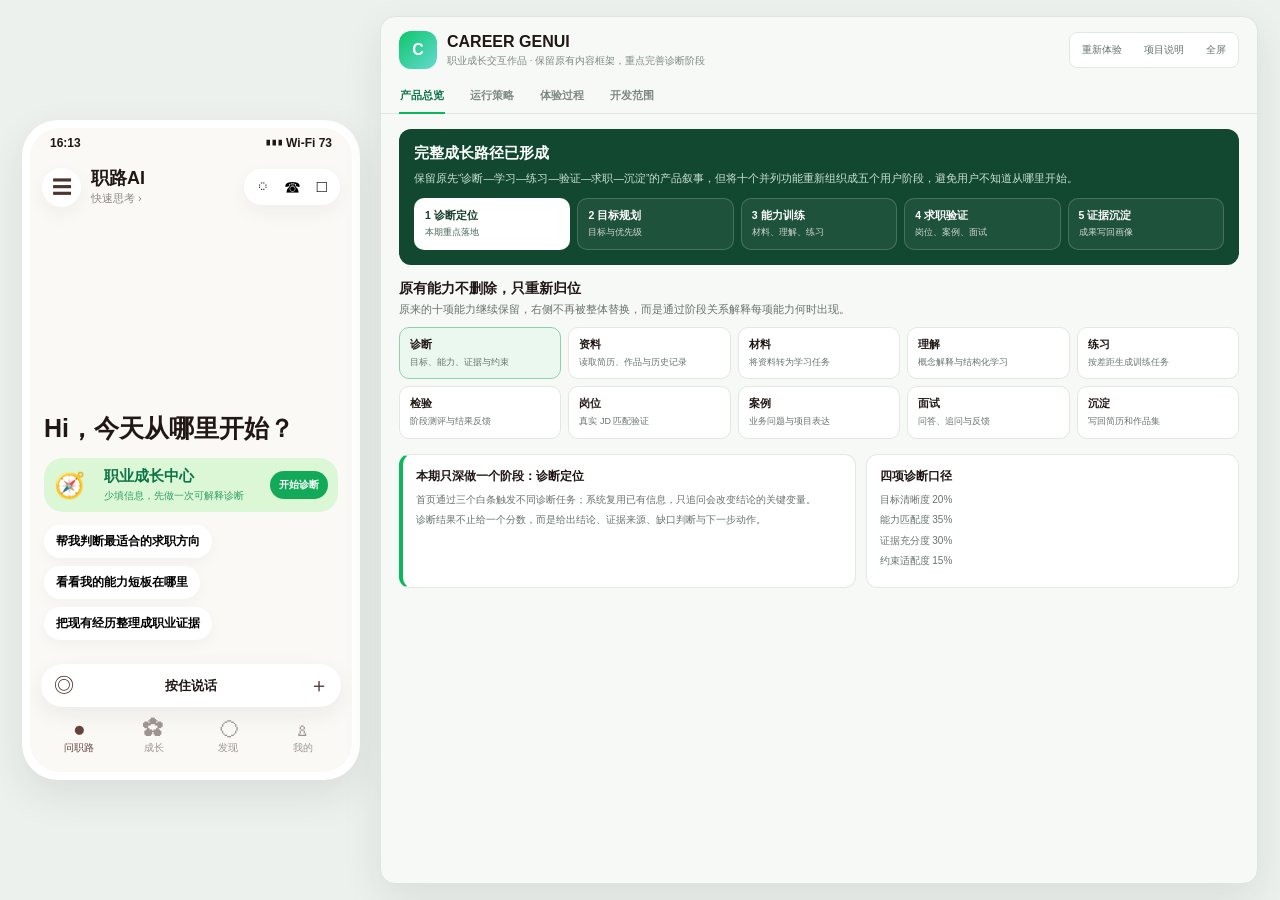
==== commit 0f061aec: "收短手机原型并保留右侧原有内容框架" ====
--- a/demo/diagnosis-v2.html
+++ b/demo/diagnosis-v2.html
@@ -1 +1 @@
-<!doctype html><html lang="zh-CN"><head><meta charset="utf-8"><meta name="viewport" content="width=device-width,initial-scale=1"><title>职路AI·诊断周期</title><style>body{margin:0;font-family:-apple-system,BlinkMacSystemFont,"PingFang SC",sans-serif;background:#edf1ed;color:#201714}.app{min-height:100vh;display:grid;grid-template-columns:360px 1fr;gap:20px;padding:18px}.phone,.panel{background:#fff;border-radius:24px;box-shadow:0 15px 40px #0001}.phone{height:calc(100vh - 36px);overflow:hidden;display:flex;flex-direction:column}.top{padding:18px;display:flex;gap:12px;align-items:center}.title{flex:1}.title b{display:block;font-size:20px}.title span{color:#999}.stage{flex:1;padding:22px;overflow:auto;background:#faf9f6}.home{height:100%;display:flex;flex-direction:column;justify-content:flex-end}.home h1{font-size:30px}.hero,.seed,.option,.next{border:0;font:inherit}.hero{display:grid;grid-template-columns:48px 1fr auto;align-items:center;text-align:left;background:#dff7d8;border-radius:20px;padding:12px;color:#087a4c}.hero i{font-size:28px}.hero b{display:block;font-size:17px}.hero span{font-size:12px}.hero em{font-style:normal;background:#12aa58;color:#fff;border-radius:18px;padding:8px}.seeds{display:grid;gap:10px;margin-top:16px}.seed{width:max-content;max-width:100%;background:#fff;border-radius:18px;padding:10px 14px;font-weight:700}.card{background:#fff;border:1px solid #e4e9e5;border-radius:18px;padding:18px}.card h2{margin-top:0}.card p{color:#68736d;line-height:1.6}.steps{display:flex;gap:5px;margin-bottom:15px}.steps i{height:5px;flex:1;background:#e5e9e6;border-radius:4px}.steps i.on{background:#12aa58}.options{display:grid;gap:9px}.option{padding:12px;border:1px solid #e1e6e2;border-radius:12px;background:#fff;text-align:left}.option.active{border-color:#12aa58;background:#eaf8ef;color:#087a4c;font-weight:700}.next{width:100%;margin-top:16px;padding:13px;border-radius:12px;background:#12aa58;color:#fff;font-weight:800}.evidence,.action{padding:11px;background:#f5f8f6;border-radius:12px;margin:8px 0}.score{display:flex;justify-content:space-between;align-items:center;background:#eaf8ef;padding:14px;border-radius:14px}.score b{font-size:32px;color:#12aa58}.metric{margin:12px 0}.metric div{display:flex;justify-content:space-between}.track{height:7px;background:#edf1ee;border-radius:6px;overflow:hidden}.fill{height:100%;background:#12aa58}.panel{height:calc(100vh - 36px);overflow:auto;padding:26px}.lead{color:#68736d;line-height:1.7}.phases,.layers{display:grid;gap:10px}.phases{grid-template-columns:repeat(5,1fr);margin:20px 0}.phase,.block{border:1px solid #e1e6e2;border-radius:12px;padding:13px}.phase.on{background:#eaf8ef;border-color:#12aa58}.phase b,.block b{display:block}.phase span,.block span{font-size:12px;color:#68736d}.layer{display:grid;grid-template-columns:110px 1fr;gap:10px}.label{display:grid;place-items:center;background:#123f2c;color:#fff;border-radius:12px;font-weight:800}.blocks{display:grid;grid-template-columns:repeat(5,1fr);gap:8px}.strategy .block{background:#eef8f2}.logic{display:grid;grid-template-columns:1fr 1fr;gap:14px;margin-top:18px}.box{border:1px solid #e1e6e2;border-radius:14px;padding:15px}.box p{border-bottom:1px solid #eee;padding-bottom:9px}@media(max-width:800px){.app{display:block;padding:0}.phone{height:100vh;border-radius:0}.panel{display:none}}</style></head><body><main class="app"><section class="phone"><header class="top"><button>☰</button><div class="title"><b>职路AI</b><span>快速思考 ›</span></div><button>＋</button></header><div id="stage" class="stage"></div></section><section class="panel"><h1>全链路总览＋诊断阶段详细落地</h1><p class="lead">不再并列展示十个功能，而是按用户体验组织为五个阶段。本期只深做“诊断定位”，其他阶段作为诊断结果的承接。</p><div class="phases"><div class="phase on"><b>1 诊断定位</b><span>当前落地</span></div><div class="phase"><b>2 目标规划</b><span>确定优先级</span></div><div class="phase"><b>3 能力训练</b><span>补齐差距</span></div><div class="phase"><b>4 求职验证</b><span>真实岗位检验</span></div><div class="phase"><b>5 证据沉淀</b><span>写回简历作品集</span></div></div><h2>用户层—策略层—模型层</h2><div class="layers"><div class="layer"><div class="label">用户层</div><div class="blocks"><div class="block"><b>触发任务</b><span>从三个白条进入</span></div><div class="block"><b>确认画像</b><span>卡片化预填</span></div><div class="block"><b>读取材料</b><span>减少重复输入</span></div><div class="block"><b>最少追问</b><span>只问关键缺口</span></div><div class="block"><b>查看结果</b><span>结论、证据、行动</span></div></div></div><div class="layer strategy"><div class="label">策略层</div><div class="blocks"><div class="block"><b>意图分流</b><span>识别本次任务</span></div><div class="block"><b>字段预填</b><span>置信度控制</span></div><div class="block"><b>追问决策</b><span>判断是否必要</span></div><div class="block"><b>规则评分</b><span>能力与证据分开</span></div><div class="block"><b>行动编排</b><span>最多三个动作</span></div></div></div><div class="layer"><div class="label">模型层</div><div class="blocks"><div class="block"><b>意图模型</b></div><div class="block"><b>材料抽取</b></div><div class="block"><b>岗位理解</b></div><div class="block"><b>差距推理</b></div><div class="block"><b>解释生成</b></div></div></div></div><div class="logic"><div class="box"><h3>诊断评分</h3><p>目标清晰度 20%</p><p>能力匹配度 35%</p><p>证据充分度 30%</p><p>约束适配度 15%</p></div><div class="box"><h3>运行规则</h3><p>已有信息不重复问。</p><p>只有可能改变结论时才追问。</p><p>每个结论必须绑定证据。</p><p>行动建议最多三项并写回画像。</p></div></div></section></main><script>const s={i:-1,goal:'判断最适合的求职方向',status:'在读研究生',role:'AI产品',constraint:'兼顾成长与稳定'};const q=[['你现在最想解决什么？',['判断最适合的求职方向','看看能力短板在哪里','把经历整理成职业证据'],'goal'],['确认目前的职业状态',['在读学生','应届求职','在职转岗','已有目标岗位'],'status'],['选择目标岗位族',['AI产品','数据分析','咨询与战略','金融研究'],'role'],['已读取到这些职业证据',null,null],['确认一个核心约束',['优先成长速度','优先岗位稳定性','兼顾成长与稳定','暂时没有明确偏好'],'constraint']];const el=document.getElementById('stage');function home(){s.i=-1;el.innerHTML='<div class="home"><h1>Hi，今天从哪里开始？</h1><button class="hero" onclick="start()"><i>🧭</i><span><b>职业成长中心</b><span>少填信息，先做一次可解释诊断</span></span><em>开始诊断</em></button><div class="seeds"><button class="seed" onclick="start(\'判断最适合的求职方向\')">帮我判断最适合的求职方向</button><button class="seed" onclick="start(\'看看能力短板在哪里\')">看看我的能力短板在哪里</button><button class="seed" onclick="start(\'把经历整理成职业证据\')">把现有经历整理成职业证据</button></div></div>'}function start(x){if(x)s.goal=x;s.i=0;render()}function pick(k,v){s[k]=v;render()}function render(){if(s.i>=q.length)return result();const x=q[s.i],ev=s.i===3?'<div class="evidence"><b>腾讯 · 模型策略产品</b><br>训练数据、模型评测、RAG 与 Agent Harness</div><div class="evidence"><b>京东 · 策略产品</b><br>客服 Agent、知识库与召回策略</div><div class="evidence"><b>金融与研究经历</b><br>量化研究、行业研究与商业分析</div>':'<div class="options">'+x[1].map(v=>'<button class="option '+(s[x[2]]===v?'active':'')+'" onclick="pick(\''+x[2]+'\',\''+v+'\')">'+v+'</button>').join('')+'</div>';el.innerHTML='<div class="steps">'+q.map((_,i)=>'<i class="'+(i<=s.i?'on':'')+'"></i>').join('')+'</div><div class="card"><h2>'+x[0]+'</h2><p>系统优先复用已有信息，只让用户确认真正影响结论的变量。</p>'+ev+'<button class="next" onclick="s.i++;render()">'+(s.i===4?'生成诊断':'继续')+'</button></div>'}function result(){const m=[['目标清晰度',86],['能力匹配度',84],['证据充分度',68],['约束适配度',88]];el.innerHTML='<div class="card"><div class="score"><div><h2>建议聚焦：AI 产品策略</h2><p>跨模型、数据、产品与金融经历形成复合优势。</p></div><b>82</b></div>'+m.map(x=>'<div class="metric"><div><span>'+x[0]+'</span><b>'+x[1]+'</b></div><div class="track"><div class="fill" style="width:'+x[1]+'%"></div></div></div>').join('')+'<div class="evidence"><b>核心判断</b><br>能力基础较强，当前主要缺口不是能力本身，而是代表案例和证据表达。</div><h3>下一步只做三件事</h3><div class="action">1. 选定一个模型策略产品代表项目。</div><div class="action">2. 统一简历中的模型、数据与产品叙事。</div><div class="action">3. 用真实 JD 做岗位匹配验证。</div><button class="next" onclick="home()">完成并写回画像</button></div>'}home();</script></body></html>+<!doctype html><html lang="zh-CN"><head><meta charset="utf-8"><meta name="viewport" content="width=device-width,initial-scale=1"><title>职路AI·诊断周期</title><style>:root{--g:#08b85b;--gd:#0c7448;--gs:#eaf8ef;--ink:#211714;--sub:#68736d;--line:#e2e8e3;--paper:#fff;--desk:#edf1ed}*{box-sizing:border-box}body{margin:0;font-family:-apple-system,BlinkMacSystemFont,"PingFang SC","Microsoft YaHei",sans-serif;background:var(--desk);color:var(--ink)}button{font:inherit}.app{min-height:100vh;display:grid;grid-template-columns:338px minmax(0,1fr);gap:20px;padding:16px 22px;max-width:1440px;margin:auto}.phone,.console{background:#fff;box-shadow:0 15px 42px rgba(22,38,29,.09)}.phone{align-self:center;height:660px;border-radius:36px;padding:8px;overflow:hidden}.screen{height:100%;border-radius:29px;background:#faf9f6;display:flex;flex-direction:column;overflow:hidden}.status{height:30px;display:flex;align-items:center;justify-content:space-between;padding:0 20px;font-size:12px;font-weight:800}.top{height:58px;padding:6px 12px;display:flex;gap:10px;align-items:center}.round{width:39px;height:39px;border:0;border-radius:50%;background:#fff;color:#4b332e;font-size:20px;box-shadow:0 7px 19px rgba(50,36,28,.05)}.title{flex:1;line-height:1.08}.title b{display:block;font-size:18px}.title span{display:block;margin-top:4px;color:#918985;font-size:11px}.actions{display:flex;padding:3px;background:#fff;border-radius:22px;box-shadow:0 7px 19px rgba(50,36,28,.05)}.actions button{width:30px;height:30px;border:0;background:transparent;font-size:17px}.stage{flex:1;min-height:0;padding:12px 14px;overflow:auto}.home{height:100%;display:flex;flex-direction:column;justify-content:flex-end;padding-bottom:8px}.home h1{margin:0 0 14px;font-size:25px;line-height:1.25}.hero,.seed,.option,.next{border:0;font:inherit}.hero{display:grid;grid-template-columns:42px 1fr auto;gap:8px;align-items:center;text-align:left;background:#dcf7d6;border-radius:19px;padding:9px 10px;color:var(--gd)}.hero i{font-style:normal;font-size:25px}.hero b{display:block;font-size:15px}.hero span span{display:block;margin-top:3px;font-size:10px;color:#2d9e64}.hero em{font-style:normal;background:#12aa58;color:#fff;border-radius:16px;padding:7px 9px;font-size:10px;font-weight:750}.seeds{display:grid;gap:8px;margin-top:13px}.seed{width:max-content;max-width:100%;background:#fff;border-radius:17px;padding:8px 12px;font-size:12px;font-weight:700;box-shadow:0 5px 15px rgba(43,30,24,.035)}.composer{height:54px;padding:4px 11px 8px}.composer-box{height:43px;border-radius:23px;background:#fff;display:flex;align-items:center;gap:4px;padding:3px 6px;box-shadow:0 8px 23px rgba(43,30,24,.065)}.composer button{width:33px;height:33px;border:0;background:transparent;font-size:20px;color:#4b332e}.composer span{flex:1;text-align:center;font-size:13px;font-weight:700}.tabs{height:58px;display:grid;grid-template-columns:repeat(4,1fr);padding:3px 12px 8px;color:#9d9490}.tabs div{text-align:center;font-size:10px}.tabs b{display:block;font-size:21px;font-weight:500}.tabs .on{color:#65423e}.card{background:#fff;border:1px solid var(--line);border-radius:16px;padding:16px}.card h2{font-size:18px;margin:0 0 7px}.card p{margin:0 0 12px;color:var(--sub);line-height:1.55;font-size:12px}.steps{display:flex;gap:5px;margin-bottom:12px}.steps i{height:4px;flex:1;background:#e5e9e6;border-radius:4px}.steps i.on{background:var(--g)}.options{display:grid;grid-template-columns:1fr 1fr;gap:8px}.option{padding:10px;border:1px solid var(--line);border-radius:11px;background:#fff;text-align:left;font-size:11px}.option.active{border-color:var(--g);background:var(--gs);color:var(--gd);font-weight:700}.next{width:100%;margin-top:13px;padding:11px;border-radius:11px;background:var(--g);color:#fff;font-size:12px;font-weight:800}.evidence,.action{padding:9px 10px;background:#f5f8f6;border-radius:10px;margin:7px 0;font-size:11px;line-height:1.45}.score{display:flex;justify-content:space-between;align-items:center;background:var(--gs);padding:12px;border-radius:13px}.score h2{font-size:16px}.score b{font-size:28px;color:var(--g)}.metric{margin:10px 0;font-size:11px}.metric>div:first-child{display:flex;justify-content:space-between}.track{height:6px;background:#edf1ee;border-radius:6px;overflow:hidden}.fill{height:100%;background:var(--g)}.console{height:calc(100vh - 32px);min-height:650px;border:1px solid #dde5df;border-radius:15px;overflow:hidden;display:flex;flex-direction:column;background:#f7f9f7}.console-head{padding:14px 18px 10px;display:flex;align-items:center;justify-content:space-between}.brand{display:flex;gap:10px;align-items:center}.logo{width:38px;height:38px;border-radius:12px;display:grid;place-items:center;background:linear-gradient(135deg,#0bc66a,#66dad1);color:#fff;font-weight:900}.brand h1{font-size:16px;margin:0}.brand p{font-size:10px;color:#7d8982;margin:3px 0 0}.tools{display:flex;gap:4px;padding:3px;border:1px solid var(--line);background:#fff;border-radius:8px}.tools button{border:0;background:transparent;padding:7px 9px;color:#66736b;font-size:10px}.console-tabs{display:flex;gap:24px;padding:0 18px;border-bottom:1px solid #e0e6e2}.console-tabs button{position:relative;border:0;background:transparent;padding:9px 1px 10px;color:#7c8881;font-size:11px;font-weight:750}.console-tabs button.active{color:var(--gd)}.console-tabs button.active:after{content:"";position:absolute;left:0;right:0;bottom:-1px;height:2px;background:var(--g)}.console-body{flex:1;overflow:auto;padding:15px 18px 24px}.panel{display:none}.panel.active{display:block}.section{margin-bottom:15px}.section-head{display:flex;align-items:end;justify-content:space-between;gap:10px;margin-bottom:9px}.section h2{font-size:14px;margin:0}.section p{font-size:10.5px;color:var(--sub);line-height:1.55;margin:3px 0 0}.overview-card{padding:15px;border-radius:12px;background:#12482f;color:#fff}.overview-card h2{font-size:15px}.overview-card p{color:#cce1d5;margin-top:7px}.phase-row{display:grid;grid-template-columns:repeat(5,1fr);gap:7px;margin-top:12px}.phase{padding:10px;border:1px solid rgba(255,255,255,.18);border-radius:10px;background:rgba(255,255,255,.06)}.phase.on{background:#fff;color:#143c2a}.phase b{display:block;font-size:10.5px}.phase span{display:block;margin-top:3px;font-size:9px;color:inherit;opacity:.78}.cap-grid{display:grid;grid-template-columns:repeat(5,1fr);gap:7px}.cap{padding:10px;background:#fff;border:1px solid var(--line);border-radius:10px}.cap b{display:block;font-size:10.5px}.cap span{display:block;margin-top:4px;font-size:9px;color:var(--sub);line-height:1.4}.cap.focus{border-color:#8bd2aa;background:var(--gs)}.strategy-banner{display:grid;grid-template-columns:1.1fr .9fr;gap:10px}.focus-card,.rule-card{padding:13px;background:#fff;border:1px solid var(--line);border-radius:11px}.focus-card{border-left:4px solid var(--g)}.focus-card h3,.rule-card h3{font-size:12px;margin:0 0 7px}.focus-card p,.rule-card p{margin:5px 0;font-size:10px}.layer-stack{display:grid;gap:8px}.layer{display:grid;grid-template-columns:88px 1fr;gap:8px}.layer-label{display:grid;place-items:center;border-radius:10px;background:#173f2d;color:#fff;font-size:11px;font-weight:800}.layer:nth-child(2) .layer-label{background:#0d8550}.layer:nth-child(3) .layer-label{background:#527064}.blocks{display:grid;grid-template-columns:repeat(5,1fr);gap:6px}.block{padding:9px;background:#fff;border:1px solid var(--line);border-radius:9px}.block b{display:block;font-size:9.5px}.block span{display:block;margin-top:3px;font-size:8.5px;color:var(--sub)}.run-list{display:grid;gap:7px}.run-item{display:grid;grid-template-columns:24px 1fr auto;gap:8px;align-items:center;padding:10px;background:#fff;border:1px solid var(--line);border-radius:10px}.run-item i{width:24px;height:24px;border-radius:50%;display:grid;place-items:center;background:var(--gs);color:var(--gd);font-style:normal;font-size:10px;font-weight:800}.run-item b{font-size:10.5px}.run-item span{font-size:9px;color:var(--sub)}.run-item em{font-style:normal;font-size:9px;color:var(--gd)}.scope{display:grid;grid-template-columns:1fr 1fr;gap:10px}.scope>div{padding:13px;background:#fff;border:1px solid var(--line);border-radius:11px}.scope h3{font-size:11px;margin:0 0 7px}.scope p{margin:5px 0;font-size:9.5px}.keep{color:var(--gd)}.later{color:#8d5c35}@media(max-width:980px){.app{grid-template-columns:320px minmax(0,1fr);padding:10px}.phone{height:640px}.cap-grid,.phase-row,.blocks{grid-template-columns:repeat(3,1fr)}}@media(max-width:760px){body{overflow:hidden}.app{display:block;padding:0}.phone{height:100vh;width:100vw;border-radius:0;padding:0;box-shadow:none}.screen{border-radius:0}.console{display:none}}</style></head><body><main class="app"><section class="phone"><div class="screen"><div class="status"><span>16:13</span><span>▮▮▮  Wi‑Fi  73</span></div><header class="top"><button class="round">☰</button><div class="title"><b>职路AI</b><span>快速思考 ›</span></div><div class="actions"><button>◌</button><button>☎</button><button>□</button></div></header><div id="stage" class="stage"></div><div class="composer"><div class="composer-box"><button>◎</button><span>按住说话</span><button>＋</button></div></div><div class="tabs"><div class="on"><b>●</b>问职路</div><div><b>✿</b>成长</div><div><b>◯</b>发现</div><div><b>♙</b>我的</div></div></div></section><section class="console"><header class="console-head"><div class="brand"><div class="logo">C</div><div><h1>CAREER GENUI</h1><p>职业成长交互作品 · 保留原有内容框架，重点完善诊断阶段</p></div></div><div class="tools"><button>重新体验</button><button>项目说明</button><button>全屏</button></div></header><nav class="console-tabs"><button class="active" data-tab="overview">产品总览</button><button data-tab="strategy">运行策略</button><button data-tab="process">体验过程</button><button data-tab="scope">开发范围</button></nav><div class="console-body"><section class="panel active" id="overview"><div class="section overview-card"><h2>完整成长路径已形成</h2><p>保留原先“诊断—学习—练习—验证—求职—沉淀”的产品叙事，但将十个并列功能重新组织成五个用户阶段，避免用户不知道从哪里开始。</p><div class="phase-row"><div class="phase on"><b>1 诊断定位</b><span>本期重点落地</span></div><div class="phase"><b>2 目标规划</b><span>目标与优先级</span></div><div class="phase"><b>3 能力训练</b><span>材料、理解、练习</span></div><div class="phase"><b>4 求职验证</b><span>岗位、案例、面试</span></div><div class="phase"><b>5 证据沉淀</b><span>成果写回画像</span></div></div></div><div class="section"><div class="section-head"><div><h2>原有能力不删除，只重新归位</h2><p>原来的十项能力继续保留，右侧不再被整体替换，而是通过阶段关系解释每项能力何时出现。</p></div></div><div class="cap-grid"><div class="cap focus"><b>诊断</b><span>目标、能力、证据与约束</span></div><div class="cap"><b>资料</b><span>读取简历、作品与历史记录</span></div><div class="cap"><b>材料</b><span>将资料转为学习任务</span></div><div class="cap"><b>理解</b><span>概念解释与结构化学习</span></div><div class="cap"><b>练习</b><span>按差距生成训练任务</span></div><div class="cap"><b>检验</b><span>阶段测评与结果反馈</span></div><div class="cap"><b>岗位</b><span>真实 JD 匹配验证</span></div><div class="cap"><b>案例</b><span>业务问题与项目表达</span></div><div class="cap"><b>面试</b><span>问答、追问与反馈</span></div><div class="cap"><b>沉淀</b><span>写回简历和作品集</span></div></div></div><div class="section strategy-banner"><div class="focus-card"><h3>本期只深做一个阶段：诊断定位</h3><p>首页通过三个白条触发不同诊断任务；系统复用已有信息，只追问会改变结论的关键变量。</p><p>诊断结果不止给一个分数，而是给出结论、证据来源、缺口判断与下一步动作。</p></div><div class="rule-card"><h3>四项诊断口径</h3><p>目标清晰度 20%</p><p>能力匹配度 35%</p><p>证据充分度 30%</p><p>约束适配度 15%</p></div></div></section><section class="panel" id="strategy"><div class="section"><div class="section-head"><div><h2>用户层—策略层—模型层</h2><p>架构图作为原有运行策略的补充，不替代原来的产品功能与体验说明。</p></div></div><div class="layer-stack"><div class="layer"><div class="layer-label">用户层</div><div class="blocks"><div class="block"><b>触发任务</b><span>三个白条入口</span></div><div class="block"><b>确认画像</b><span>卡片化预填</span></div><div class="block"><b>读取资料</b><span>减少重复输入</span></div><div class="block"><b>最少追问</b><span>只补关键缺口</span></div><div class="block"><b>查看结果</b><span>结论与行动</span></div></div></div><div class="layer"><div class="layer-label">策略层</div><div class="blocks"><div class="block"><b>意图分流</b><span>识别当前任务</span></div><div class="block"><b>字段预填</b><span>置信度控制</span></div><div class="block"><b>追问决策</b><span>是否影响结论</span></div><div class="block"><b>规则评分</b><span>能力证据分开</span></div><div class="block"><b>行动编排</b><span>最多三个动作</span></div></div></div><div class="layer"><div class="layer-label">模型层</div><div class="blocks"><div class="block"><b>意图识别</b><span>理解用户任务</span></div><div class="block"><b>材料抽取</b><span>解析经历与成果</span></div><div class="block"><b>岗位理解</b><span>建立评价基准</span></div><div class="block"><b>差距推理</b><span>定位关键缺口</span></div><div class="block"><b>解释生成</b><span>生成可信结论</span></div></div></div></div></div><div class="section strategy-banner"><div class="rule-card"><h3>追问规则</h3><p>已有信息不重复问。</p><p>只有缺失字段可能改变岗位建议或优先级时才追问。</p><p>低置信度信息交给用户确认，不自动当作事实。</p></div><div class="rule-card"><h3>结果规则</h3><p>每个结论必须绑定证据。</p><p>能力不足与证据不足分别表达。</p><p>行动建议最多三项，并写回长期画像。</p></div></div></section><section class="panel" id="process"><div class="section"><div class="section-head"><div><h2>诊断运行过程</h2><p>保留原页面对 GenUI 运行过程的展示，但把每一步与具体产品决策绑定。</p></div></div><div class="run-list"><div class="run-item"><i>1</i><div><b>识别本次任务</b><span>判断方向、发现短板或整理证据</span></div><em>意图分流</em></div><div class="run-item"><i>2</i><div><b>调取已有画像</b><span>教育、经历、项目和历史偏好</span></div><em>字段预填</em></div><div class="run-item"><i>3</i><div><b>生成确认卡片</b><span>用户只确认关键状态和目标岗位族</span></div><em>动态组件</em></div><div class="run-item"><i>4</i><div><b>判断是否追问</b><span>信息足够时跳过问答，直接进入诊断</span></div><em>策略判断</em></div><div class="run-item"><i>5</i><div><b>执行分项诊断</b><span>规则评分约束模型推理结果</span></div><em>混合判定</em></div><div class="run-item"><i>6</i><div><b>输出结论与行动</b><span>解释依据，并连接下一阶段功能</span></div><em>结果编排</em></div></div></div></section><section class="panel" id="scope"><div class="section"><div class="section-head"><div><h2>开发量收敛</h2><p>保留完整产品蓝图，但首期开发集中在一个可闭环的诊断周期。</p></div></div><div class="scope"><div><h3 class="keep">首期开发</h3><p>✓ 元宝式首页与三个任务入口</p><p>✓ 画像预填与卡片确认</p><p>✓ 简历和项目经历抽取</p><p>✓ 四维诊断与证据说明</p><p>✓ 三个行动建议及画像写回</p></div><div><h3 class="later">后续阶段</h3><p>○ 完整能力训练系统</p><p>○ 实时岗位库与自动投递</p><p>○ 长周期学习计划</p><p>○ 多人协作和复杂 Agent 编排</p><p>○ 全量面试与作品集生产</p></div></div></div></section></div></section></main><script>const state={step:-1,goal:'判断最适合的求职方向',status:'在读学生',role:'AI产品',constraint:'兼顾成长与稳定'};const qs=[['你现在最想解决什么？',['判断最适合的求职方向','看看能力短板在哪里','把经历整理成职业证据'],'goal'],['确认当前状态',['在读学生','应届求职','在职转岗','已有目标岗位'],'status'],['目标岗位与已有证据',['AI产品','数据分析','咨询战略','金融研究'],'role'],['最后确认一个核心约束',['优先成长速度','优先岗位稳定性','兼顾成长与稳定','暂时没有明确偏好'],'constraint']];const stage=document.getElementById('stage');function home(){state.step=-1;stage.innerHTML='<div class="home"><h1>Hi，今天从哪里开始？</h1><button class="hero" onclick="start()"><i>🧭</i><span><b>职业成长中心</b><span>少填信息，先做一次可解释诊断</span></span><em>开始诊断</em></button><div class="seeds"><button class="seed" onclick="start(\'判断最适合的求职方向\')">帮我判断最适合的求职方向</button><button class="seed" onclick="start(\'看看能力短板在哪里\')">看看我的能力短板在哪里</button><button class="seed" onclick="start(\'把经历整理成职业证据\')">把现有经历整理成职业证据</button></div></div>'}function start(v){if(v)state.goal=v;state.step=0;render()}function pick(k,v){state[k]=v;render()}function render(){if(state.step>=qs.length)return result();const q=qs[state.step];let extra='';if(state.step===2)extra='<div class="evidence"><b>系统已读取到 3 组职业证据</b><br>模型策略与评测 · 客服 Agent 与 RAG · 金融研究与商业分析</div>';stage.innerHTML='<div class="steps">'+qs.map((_,i)=>'<i class="'+(i<=state.step?'on':'')+'"></i>').join('')+'</div><div class="card"><h2>'+q[0]+'</h2><p>'+(state.step===2?'先确认目标岗位族，已有经历由系统自动读取，不要求重复填写。':'只确认会影响诊断结论的信息。')+'</p><div class="options">'+q[1].map(v=>'<button class="option '+(state[q[2]]===v?'active':'')+'" onclick="pick(\''+q[2]+'\',\''+v+'\')">'+v+'</button>').join('')+'</div>'+extra+'<button class="next" onclick="state.step++;render()">'+(state.step===3?'生成诊断':'继续')+'</button></div>'}function result(){const m=[['目标清晰度',86],['能力匹配度',84],['证据充分度',68],['约束适配度',88]];stage.innerHTML='<div class="card"><div class="score"><div><h2>建议聚焦：AI 产品策略</h2><p>模型、数据与业务经历形成复合优势。</p></div><b>82</b></div>'+m.map(x=>'<div class="metric"><div><span>'+x[0]+'</span><b>'+x[1]+'</b></div><div class="track"><div class="fill" style="width:'+x[1]+'%"></div></div></div>').join('')+'<div class="evidence"><b>核心判断</b><br>主要缺口不是能力本身，而是代表案例和证据表达。</div><h3 style="font-size:13px;margin:11px 0 5px">下一步只做三件事</h3><div class="action">1. 选定一个模型策略产品代表项目。</div><div class="action">2. 统一简历中的模型、数据与产品叙事。</div><div class="action">3. 用真实 JD 做岗位匹配验证。</div><button class="next" onclick="home()">完成并写回画像</button></div>'}document.querySelectorAll('.console-tabs button').forEach(b=>b.onclick=()=>{document.querySelectorAll('.console-tabs button').forEach(x=>x.classList.remove('active'));document.querySelectorAll('.panel').forEach(x=>x.classList.remove('active'));b.classList.add('active');document.getElementById(b.dataset.tab).classList.add('active')});home();</script></body></html>
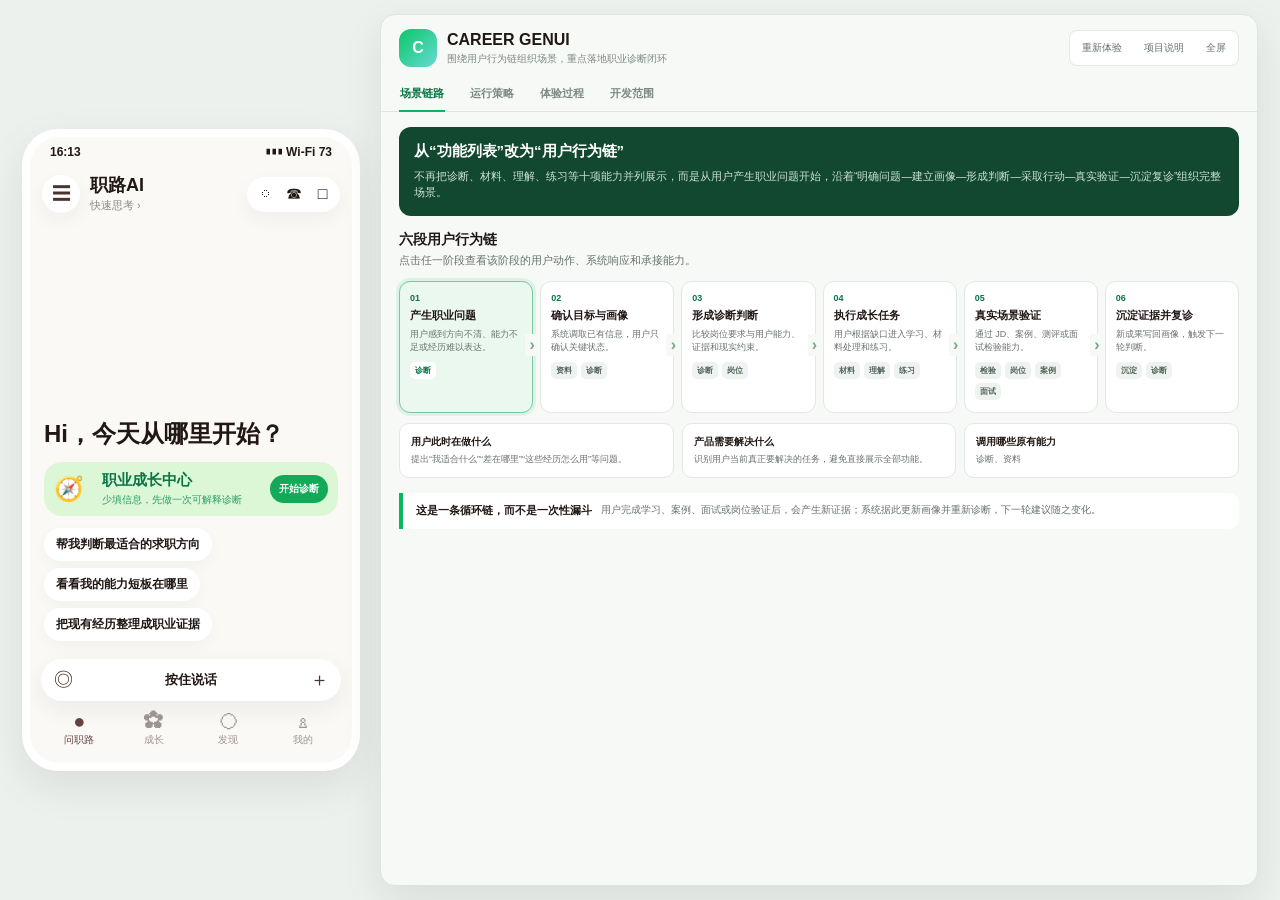
==== commit 70b08eef: "按用户行为链重组场景并完善诊断运行策略" ====
--- a/demo/diagnosis-v2.html
+++ b/demo/diagnosis-v2.html
@@ -1 +1 @@
-<!doctype html><html lang="zh-CN"><head><meta charset="utf-8"><meta name="viewport" content="width=device-width,initial-scale=1"><title>职路AI·诊断周期</title><style>:root{--g:#08b85b;--gd:#0c7448;--gs:#eaf8ef;--ink:#211714;--sub:#68736d;--line:#e2e8e3;--paper:#fff;--desk:#edf1ed}*{box-sizing:border-box}body{margin:0;font-family:-apple-system,BlinkMacSystemFont,"PingFang SC","Microsoft YaHei",sans-serif;background:var(--desk);color:var(--ink)}button{font:inherit}.app{min-height:100vh;display:grid;grid-template-columns:338px minmax(0,1fr);gap:20px;padding:16px 22px;max-width:1440px;margin:auto}.phone,.console{background:#fff;box-shadow:0 15px 42px rgba(22,38,29,.09)}.phone{align-self:center;height:660px;border-radius:36px;padding:8px;overflow:hidden}.screen{height:100%;border-radius:29px;background:#faf9f6;display:flex;flex-direction:column;overflow:hidden}.status{height:30px;display:flex;align-items:center;justify-content:space-between;padding:0 20px;font-size:12px;font-weight:800}.top{height:58px;padding:6px 12px;display:flex;gap:10px;align-items:center}.round{width:39px;height:39px;border:0;border-radius:50%;background:#fff;color:#4b332e;font-size:20px;box-shadow:0 7px 19px rgba(50,36,28,.05)}.title{flex:1;line-height:1.08}.title b{display:block;font-size:18px}.title span{display:block;margin-top:4px;color:#918985;font-size:11px}.actions{display:flex;padding:3px;background:#fff;border-radius:22px;box-shadow:0 7px 19px rgba(50,36,28,.05)}.actions button{width:30px;height:30px;border:0;background:transparent;font-size:17px}.stage{flex:1;min-height:0;padding:12px 14px;overflow:auto}.home{height:100%;display:flex;flex-direction:column;justify-content:flex-end;padding-bottom:8px}.home h1{margin:0 0 14px;font-size:25px;line-height:1.25}.hero,.seed,.option,.next{border:0;font:inherit}.hero{display:grid;grid-template-columns:42px 1fr auto;gap:8px;align-items:center;text-align:left;background:#dcf7d6;border-radius:19px;padding:9px 10px;color:var(--gd)}.hero i{font-style:normal;font-size:25px}.hero b{display:block;font-size:15px}.hero span span{display:block;margin-top:3px;font-size:10px;color:#2d9e64}.hero em{font-style:normal;background:#12aa58;color:#fff;border-radius:16px;padding:7px 9px;font-size:10px;font-weight:750}.seeds{display:grid;gap:8px;margin-top:13px}.seed{width:max-content;max-width:100%;background:#fff;border-radius:17px;padding:8px 12px;font-size:12px;font-weight:700;box-shadow:0 5px 15px rgba(43,30,24,.035)}.composer{height:54px;padding:4px 11px 8px}.composer-box{height:43px;border-radius:23px;background:#fff;display:flex;align-items:center;gap:4px;padding:3px 6px;box-shadow:0 8px 23px rgba(43,30,24,.065)}.composer button{width:33px;height:33px;border:0;background:transparent;font-size:20px;color:#4b332e}.composer span{flex:1;text-align:center;font-size:13px;font-weight:700}.tabs{height:58px;display:grid;grid-template-columns:repeat(4,1fr);padding:3px 12px 8px;color:#9d9490}.tabs div{text-align:center;font-size:10px}.tabs b{display:block;font-size:21px;font-weight:500}.tabs .on{color:#65423e}.card{background:#fff;border:1px solid var(--line);border-radius:16px;padding:16px}.card h2{font-size:18px;margin:0 0 7px}.card p{margin:0 0 12px;color:var(--sub);line-height:1.55;font-size:12px}.steps{display:flex;gap:5px;margin-bottom:12px}.steps i{height:4px;flex:1;background:#e5e9e6;border-radius:4px}.steps i.on{background:var(--g)}.options{display:grid;grid-template-columns:1fr 1fr;gap:8px}.option{padding:10px;border:1px solid var(--line);border-radius:11px;background:#fff;text-align:left;font-size:11px}.option.active{border-color:var(--g);background:var(--gs);color:var(--gd);font-weight:700}.next{width:100%;margin-top:13px;padding:11px;border-radius:11px;background:var(--g);color:#fff;font-size:12px;font-weight:800}.evidence,.action{padding:9px 10px;background:#f5f8f6;border-radius:10px;margin:7px 0;font-size:11px;line-height:1.45}.score{display:flex;justify-content:space-between;align-items:center;background:var(--gs);padding:12px;border-radius:13px}.score h2{font-size:16px}.score b{font-size:28px;color:var(--g)}.metric{margin:10px 0;font-size:11px}.metric>div:first-child{display:flex;justify-content:space-between}.track{height:6px;background:#edf1ee;border-radius:6px;overflow:hidden}.fill{height:100%;background:var(--g)}.console{height:calc(100vh - 32px);min-height:650px;border:1px solid #dde5df;border-radius:15px;overflow:hidden;display:flex;flex-direction:column;background:#f7f9f7}.console-head{padding:14px 18px 10px;display:flex;align-items:center;justify-content:space-between}.brand{display:flex;gap:10px;align-items:center}.logo{width:38px;height:38px;border-radius:12px;display:grid;place-items:center;background:linear-gradient(135deg,#0bc66a,#66dad1);color:#fff;font-weight:900}.brand h1{font-size:16px;margin:0}.brand p{font-size:10px;color:#7d8982;margin:3px 0 0}.tools{display:flex;gap:4px;padding:3px;border:1px solid var(--line);background:#fff;border-radius:8px}.tools button{border:0;background:transparent;padding:7px 9px;color:#66736b;font-size:10px}.console-tabs{display:flex;gap:24px;padding:0 18px;border-bottom:1px solid #e0e6e2}.console-tabs button{position:relative;border:0;background:transparent;padding:9px 1px 10px;color:#7c8881;font-size:11px;font-weight:750}.console-tabs button.active{color:var(--gd)}.console-tabs button.active:after{content:"";position:absolute;left:0;right:0;bottom:-1px;height:2px;background:var(--g)}.console-body{flex:1;overflow:auto;padding:15px 18px 24px}.panel{display:none}.panel.active{display:block}.section{margin-bottom:15px}.section-head{display:flex;align-items:end;justify-content:space-between;gap:10px;margin-bottom:9px}.section h2{font-size:14px;margin:0}.section p{font-size:10.5px;color:var(--sub);line-height:1.55;margin:3px 0 0}.overview-card{padding:15px;border-radius:12px;background:#12482f;color:#fff}.overview-card h2{font-size:15px}.overview-card p{color:#cce1d5;margin-top:7px}.phase-row{display:grid;grid-template-columns:repeat(5,1fr);gap:7px;margin-top:12px}.phase{padding:10px;border:1px solid rgba(255,255,255,.18);border-radius:10px;background:rgba(255,255,255,.06)}.phase.on{background:#fff;color:#143c2a}.phase b{display:block;font-size:10.5px}.phase span{display:block;margin-top:3px;font-size:9px;color:inherit;opacity:.78}.cap-grid{display:grid;grid-template-columns:repeat(5,1fr);gap:7px}.cap{padding:10px;background:#fff;border:1px solid var(--line);border-radius:10px}.cap b{display:block;font-size:10.5px}.cap span{display:block;margin-top:4px;font-size:9px;color:var(--sub);line-height:1.4}.cap.focus{border-color:#8bd2aa;background:var(--gs)}.strategy-banner{display:grid;grid-template-columns:1.1fr .9fr;gap:10px}.focus-card,.rule-card{padding:13px;background:#fff;border:1px solid var(--line);border-radius:11px}.focus-card{border-left:4px solid var(--g)}.focus-card h3,.rule-card h3{font-size:12px;margin:0 0 7px}.focus-card p,.rule-card p{margin:5px 0;font-size:10px}.layer-stack{display:grid;gap:8px}.layer{display:grid;grid-template-columns:88px 1fr;gap:8px}.layer-label{display:grid;place-items:center;border-radius:10px;background:#173f2d;color:#fff;font-size:11px;font-weight:800}.layer:nth-child(2) .layer-label{background:#0d8550}.layer:nth-child(3) .layer-label{background:#527064}.blocks{display:grid;grid-template-columns:repeat(5,1fr);gap:6px}.block{padding:9px;background:#fff;border:1px solid var(--line);border-radius:9px}.block b{display:block;font-size:9.5px}.block span{display:block;margin-top:3px;font-size:8.5px;color:var(--sub)}.run-list{display:grid;gap:7px}.run-item{display:grid;grid-template-columns:24px 1fr auto;gap:8px;align-items:center;padding:10px;background:#fff;border:1px solid var(--line);border-radius:10px}.run-item i{width:24px;height:24px;border-radius:50%;display:grid;place-items:center;background:var(--gs);color:var(--gd);font-style:normal;font-size:10px;font-weight:800}.run-item b{font-size:10.5px}.run-item span{font-size:9px;color:var(--sub)}.run-item em{font-style:normal;font-size:9px;color:var(--gd)}.scope{display:grid;grid-template-columns:1fr 1fr;gap:10px}.scope>div{padding:13px;background:#fff;border:1px solid var(--line);border-radius:11px}.scope h3{font-size:11px;margin:0 0 7px}.scope p{margin:5px 0;font-size:9.5px}.keep{color:var(--gd)}.later{color:#8d5c35}@media(max-width:980px){.app{grid-template-columns:320px minmax(0,1fr);padding:10px}.phone{height:640px}.cap-grid,.phase-row,.blocks{grid-template-columns:repeat(3,1fr)}}@media(max-width:760px){body{overflow:hidden}.app{display:block;padding:0}.phone{height:100vh;width:100vw;border-radius:0;padding:0;box-shadow:none}.screen{border-radius:0}.console{display:none}}</style></head><body><main class="app"><section class="phone"><div class="screen"><div class="status"><span>16:13</span><span>▮▮▮  Wi‑Fi  73</span></div><header class="top"><button class="round">☰</button><div class="title"><b>职路AI</b><span>快速思考 ›</span></div><div class="actions"><button>◌</button><button>☎</button><button>□</button></div></header><div id="stage" class="stage"></div><div class="composer"><div class="composer-box"><button>◎</button><span>按住说话</span><button>＋</button></div></div><div class="tabs"><div class="on"><b>●</b>问职路</div><div><b>✿</b>成长</div><div><b>◯</b>发现</div><div><b>♙</b>我的</div></div></div></section><section class="console"><header class="console-head"><div class="brand"><div class="logo">C</div><div><h1>CAREER GENUI</h1><p>职业成长交互作品 · 保留原有内容框架，重点完善诊断阶段</p></div></div><div class="tools"><button>重新体验</button><button>项目说明</button><button>全屏</button></div></header><nav class="console-tabs"><button class="active" data-tab="overview">产品总览</button><button data-tab="strategy">运行策略</button><button data-tab="process">体验过程</button><button data-tab="scope">开发范围</button></nav><div class="console-body"><section class="panel active" id="overview"><div class="section overview-card"><h2>完整成长路径已形成</h2><p>保留原先“诊断—学习—练习—验证—求职—沉淀”的产品叙事，但将十个并列功能重新组织成五个用户阶段，避免用户不知道从哪里开始。</p><div class="phase-row"><div class="phase on"><b>1 诊断定位</b><span>本期重点落地</span></div><div class="phase"><b>2 目标规划</b><span>目标与优先级</span></div><div class="phase"><b>3 能力训练</b><span>材料、理解、练习</span></div><div class="phase"><b>4 求职验证</b><span>岗位、案例、面试</span></div><div class="phase"><b>5 证据沉淀</b><span>成果写回画像</span></div></div></div><div class="section"><div class="section-head"><div><h2>原有能力不删除，只重新归位</h2><p>原来的十项能力继续保留，右侧不再被整体替换，而是通过阶段关系解释每项能力何时出现。</p></div></div><div class="cap-grid"><div class="cap focus"><b>诊断</b><span>目标、能力、证据与约束</span></div><div class="cap"><b>资料</b><span>读取简历、作品与历史记录</span></div><div class="cap"><b>材料</b><span>将资料转为学习任务</span></div><div class="cap"><b>理解</b><span>概念解释与结构化学习</span></div><div class="cap"><b>练习</b><span>按差距生成训练任务</span></div><div class="cap"><b>检验</b><span>阶段测评与结果反馈</span></div><div class="cap"><b>岗位</b><span>真实 JD 匹配验证</span></div><div class="cap"><b>案例</b><span>业务问题与项目表达</span></div><div class="cap"><b>面试</b><span>问答、追问与反馈</span></div><div class="cap"><b>沉淀</b><span>写回简历和作品集</span></div></div></div><div class="section strategy-banner"><div class="focus-card"><h3>本期只深做一个阶段：诊断定位</h3><p>首页通过三个白条触发不同诊断任务；系统复用已有信息，只追问会改变结论的关键变量。</p><p>诊断结果不止给一个分数，而是给出结论、证据来源、缺口判断与下一步动作。</p></div><div class="rule-card"><h3>四项诊断口径</h3><p>目标清晰度 20%</p><p>能力匹配度 35%</p><p>证据充分度 30%</p><p>约束适配度 15%</p></div></div></section><section class="panel" id="strategy"><div class="section"><div class="section-head"><div><h2>用户层—策略层—模型层</h2><p>架构图作为原有运行策略的补充，不替代原来的产品功能与体验说明。</p></div></div><div class="layer-stack"><div class="layer"><div class="layer-label">用户层</div><div class="blocks"><div class="block"><b>触发任务</b><span>三个白条入口</span></div><div class="block"><b>确认画像</b><span>卡片化预填</span></div><div class="block"><b>读取资料</b><span>减少重复输入</span></div><div class="block"><b>最少追问</b><span>只补关键缺口</span></div><div class="block"><b>查看结果</b><span>结论与行动</span></div></div></div><div class="layer"><div class="layer-label">策略层</div><div class="blocks"><div class="block"><b>意图分流</b><span>识别当前任务</span></div><div class="block"><b>字段预填</b><span>置信度控制</span></div><div class="block"><b>追问决策</b><span>是否影响结论</span></div><div class="block"><b>规则评分</b><span>能力证据分开</span></div><div class="block"><b>行动编排</b><span>最多三个动作</span></div></div></div><div class="layer"><div class="layer-label">模型层</div><div class="blocks"><div class="block"><b>意图识别</b><span>理解用户任务</span></div><div class="block"><b>材料抽取</b><span>解析经历与成果</span></div><div class="block"><b>岗位理解</b><span>建立评价基准</span></div><div class="block"><b>差距推理</b><span>定位关键缺口</span></div><div class="block"><b>解释生成</b><span>生成可信结论</span></div></div></div></div></div><div class="section strategy-banner"><div class="rule-card"><h3>追问规则</h3><p>已有信息不重复问。</p><p>只有缺失字段可能改变岗位建议或优先级时才追问。</p><p>低置信度信息交给用户确认，不自动当作事实。</p></div><div class="rule-card"><h3>结果规则</h3><p>每个结论必须绑定证据。</p><p>能力不足与证据不足分别表达。</p><p>行动建议最多三项，并写回长期画像。</p></div></div></section><section class="panel" id="process"><div class="section"><div class="section-head"><div><h2>诊断运行过程</h2><p>保留原页面对 GenUI 运行过程的展示，但把每一步与具体产品决策绑定。</p></div></div><div class="run-list"><div class="run-item"><i>1</i><div><b>识别本次任务</b><span>判断方向、发现短板或整理证据</span></div><em>意图分流</em></div><div class="run-item"><i>2</i><div><b>调取已有画像</b><span>教育、经历、项目和历史偏好</span></div><em>字段预填</em></div><div class="run-item"><i>3</i><div><b>生成确认卡片</b><span>用户只确认关键状态和目标岗位族</span></div><em>动态组件</em></div><div class="run-item"><i>4</i><div><b>判断是否追问</b><span>信息足够时跳过问答，直接进入诊断</span></div><em>策略判断</em></div><div class="run-item"><i>5</i><div><b>执行分项诊断</b><span>规则评分约束模型推理结果</span></div><em>混合判定</em></div><div class="run-item"><i>6</i><div><b>输出结论与行动</b><span>解释依据，并连接下一阶段功能</span></div><em>结果编排</em></div></div></div></section><section class="panel" id="scope"><div class="section"><div class="section-head"><div><h2>开发量收敛</h2><p>保留完整产品蓝图，但首期开发集中在一个可闭环的诊断周期。</p></div></div><div class="scope"><div><h3 class="keep">首期开发</h3><p>✓ 元宝式首页与三个任务入口</p><p>✓ 画像预填与卡片确认</p><p>✓ 简历和项目经历抽取</p><p>✓ 四维诊断与证据说明</p><p>✓ 三个行动建议及画像写回</p></div><div><h3 class="later">后续阶段</h3><p>○ 完整能力训练系统</p><p>○ 实时岗位库与自动投递</p><p>○ 长周期学习计划</p><p>○ 多人协作和复杂 Agent 编排</p><p>○ 全量面试与作品集生产</p></div></div></div></section></div></section></main><script>const state={step:-1,goal:'判断最适合的求职方向',status:'在读学生',role:'AI产品',constraint:'兼顾成长与稳定'};const qs=[['你现在最想解决什么？',['判断最适合的求职方向','看看能力短板在哪里','把经历整理成职业证据'],'goal'],['确认当前状态',['在读学生','应届求职','在职转岗','已有目标岗位'],'status'],['目标岗位与已有证据',['AI产品','数据分析','咨询战略','金融研究'],'role'],['最后确认一个核心约束',['优先成长速度','优先岗位稳定性','兼顾成长与稳定','暂时没有明确偏好'],'constraint']];const stage=document.getElementById('stage');function home(){state.step=-1;stage.innerHTML='<div class="home"><h1>Hi，今天从哪里开始？</h1><button class="hero" onclick="start()"><i>🧭</i><span><b>职业成长中心</b><span>少填信息，先做一次可解释诊断</span></span><em>开始诊断</em></button><div class="seeds"><button class="seed" onclick="start(\'判断最适合的求职方向\')">帮我判断最适合的求职方向</button><button class="seed" onclick="start(\'看看能力短板在哪里\')">看看我的能力短板在哪里</button><button class="seed" onclick="start(\'把经历整理成职业证据\')">把现有经历整理成职业证据</button></div></div>'}function start(v){if(v)state.goal=v;state.step=0;render()}function pick(k,v){state[k]=v;render()}function render(){if(state.step>=qs.length)return result();const q=qs[state.step];let extra='';if(state.step===2)extra='<div class="evidence"><b>系统已读取到 3 组职业证据</b><br>模型策略与评测 · 客服 Agent 与 RAG · 金融研究与商业分析</div>';stage.innerHTML='<div class="steps">'+qs.map((_,i)=>'<i class="'+(i<=state.step?'on':'')+'"></i>').join('')+'</div><div class="card"><h2>'+q[0]+'</h2><p>'+(state.step===2?'先确认目标岗位族，已有经历由系统自动读取，不要求重复填写。':'只确认会影响诊断结论的信息。')+'</p><div class="options">'+q[1].map(v=>'<button class="option '+(state[q[2]]===v?'active':'')+'" onclick="pick(\''+q[2]+'\',\''+v+'\')">'+v+'</button>').join('')+'</div>'+extra+'<button class="next" onclick="state.step++;render()">'+(state.step===3?'生成诊断':'继续')+'</button></div>'}function result(){const m=[['目标清晰度',86],['能力匹配度',84],['证据充分度',68],['约束适配度',88]];stage.innerHTML='<div class="card"><div class="score"><div><h2>建议聚焦：AI 产品策略</h2><p>模型、数据与业务经历形成复合优势。</p></div><b>82</b></div>'+m.map(x=>'<div class="metric"><div><span>'+x[0]+'</span><b>'+x[1]+'</b></div><div class="track"><div class="fill" style="width:'+x[1]+'%"></div></div></div>').join('')+'<div class="evidence"><b>核心判断</b><br>主要缺口不是能力本身，而是代表案例和证据表达。</div><h3 style="font-size:13px;margin:11px 0 5px">下一步只做三件事</h3><div class="action">1. 选定一个模型策略产品代表项目。</div><div class="action">2. 统一简历中的模型、数据与产品叙事。</div><div class="action">3. 用真实 JD 做岗位匹配验证。</div><button class="next" onclick="home()">完成并写回画像</button></div>'}document.querySelectorAll('.console-tabs button').forEach(b=>b.onclick=()=>{document.querySelectorAll('.console-tabs button').forEach(x=>x.classList.remove('active'));document.querySelectorAll('.panel').forEach(x=>x.classList.remove('active'));b.classList.add('active');document.getElementById(b.dataset.tab).classList.add('active')});home();</script></body></html>+<!doctype html><html lang="zh-CN"><head><meta charset="utf-8"><meta name="viewport" content="width=device-width,initial-scale=1"><title>职路AI·诊断周期</title><link rel="stylesheet" href="diagnosis-v2.css"></head><body><main class="app"><section class="phone"><div class="screen"><div class="status"><span>16:13</span><span>▮▮▮ Wi‑Fi 73</span></div><header class="top"><button class="round">☰</button><div class="title"><b>职路AI</b><span>快速思考 ›</span></div><div class="actions"><button>◌</button><button>☎</button><button>□</button></div></header><div id="stage" class="stage"></div><div class="composer"><div class="composer-box"><button>◎</button><span>按住说话</span><button>＋</button></div></div><div class="tabs"><div class="on"><b>●</b>问职路</div><div><b>✿</b>成长</div><div><b>◯</b>发现</div><div><b>♙</b>我的</div></div></div></section><section class="console"><header class="console-head"><div class="brand"><div class="logo">C</div><div><h1>CAREER GENUI</h1><p>围绕用户行为链组织场景，重点落地职业诊断闭环</p></div></div><div class="tools"><button onclick="home()">重新体验</button><button>项目说明</button><button>全屏</button></div></header><nav class="console-tabs"><button class="active" data-tab="scenes">场景链路</button><button data-tab="strategy">运行策略</button><button data-tab="process">体验过程</button><button data-tab="scope">开发范围</button></nav><div class="console-body"><section class="panel active" id="scenes"><div class="section overview-card"><h2>从“功能列表”改为“用户行为链”</h2><p>不再把诊断、材料、理解、练习等十项能力并列展示，而是从用户产生职业问题开始，沿着“明确问题—建立画像—形成判断—采取行动—真实验证—沉淀复诊”组织完整场景。</p></div><div class="section"><div class="section-head"><div><h2>六段用户行为链</h2><p>点击任一阶段查看该阶段的用户动作、系统响应和承接能力。</p></div></div><div class="journey" id="journey"></div><div class="scene-detail"><div><b>用户此时在做什么</b><span id="scene-user"></span></div><div><b>产品需要解决什么</b><span id="scene-product"></span></div><div><b>调用哪些原有能力</b><span id="scene-cap"></span></div></div></div><div class="section"><div class="cycle-note"><b>这是一条循环链，而不是一次性漏斗</b><span>用户完成学习、案例、面试或岗位验证后，会产生新证据；系统据此更新画像并重新诊断，下一轮建议随之变化。</span></div></div></section><section class="panel" id="strategy"><div class="section"><div class="section-head"><div><h2>诊断整体策略</h2><p>诊断不是模型直接生成一个分数，而是一套“任务识别—信息复用—缺口追问—规则判断—证据解释—行动分流—反馈回写”的受控流程。</p></div></div><div class="diag-flow"><div class="diag-step"><i>1</i><b>识别诊断任务</b><span>方向判断、短板定位或证据整理</span></div><div class="diag-step"><i>2</i><b>调取已有画像</b><span>复用历史信息并标注置信度</span></div><div class="diag-step"><i>3</i><b>判断信息缺口</b><span>只识别可能改变结论的字段</span></div><div class="diag-step"><i>4</i><b>最少追问确认</b><span>卡片确认，不要求重复长输入</span></div><div class="diag-step"><i>5</i><b>执行分项判断</b><span>规则约束模型推理和评分</span></div><div class="diag-step"><i>6</i><b>生成可解释结果</b><span>结论、证据、缺口与置信度</span></div><div class="diag-step"><i>7</i><b>分流下一动作</b><span>连接学习、岗位、案例或沉淀</span></div></div></div><div class="section"><div class="section-head"><div><h2>用户层—策略层—模型层</h2><p>三层共同完成诊断，策略层负责约束模型并连接用户行为。</p></div></div><div class="layer-stack"><div class="layer"><div class="layer-label">用户层</div><div class="blocks"><div class="block"><b>提出问题</b><span>选择当前任务</span></div><div class="block"><b>确认画像</b><span>确认预填信息</span></div><div class="block"><b>补充缺口</b><span>回答少量追问</span></div><div class="block"><b>查看判断</b><span>结论与依据</span></div><div class="block"><b>选择行动</b><span>进入下一场景</span></div><div class="block"><b>反馈结果</b><span>生成新证据</span></div></div></div><div class="layer"><div class="layer-label">策略层</div><div class="blocks"><div class="block"><b>任务路由</b><span>确定诊断类型</span></div><div class="block"><b>画像融合</b><span>来源与置信度管理</span></div><div class="block"><b>追问决策</b><span>信息增益判断</span></div><div class="block"><b>评分校准</b><span>规则与模型混合判定</span></div><div class="block"><b>结果编排</b><span>限制结论和动作数量</span></div><div class="block"><b>状态回写</b><span>更新长期画像</span></div></div></div><div class="layer"><div class="layer-label">模型层</div><div class="blocks"><div class="block"><b>意图识别</b><span>理解职业问题</span></div><div class="block"><b>材料抽取</b><span>提取经历与成果</span></div><div class="block"><b>岗位理解</b><span>形成评价基准</span></div><div class="block"><b>差距推理</b><span>区分能力与证据</span></div><div class="block"><b>解释生成</b><span>生成用户可读结论</span></div><div class="block"><b>行动生成</b><span>形成可执行建议</span></div></div></div></div></div><div class="section"><div class="section-head"><div><h2>诊断输入：五类信息，优先自动获得</h2><p>输入字段不是问卷清单，而是按来源和置信度进入画像池。</p></div></div><div class="data-grid"><div class="data-item"><b>目标信息</b><span>岗位方向、求职阶段、时间节点</span></div><div class="data-item"><b>基础背景</b><span>教育、行业、岗位与技能经历</span></div><div class="data-item"><b>职业证据</b><span>项目、成果、作品、数据和反馈</span></div><div class="data-item"><b>行为表现</b><span>练习、案例、面试和岗位验证结果</span></div><div class="data-item"><b>现实约束</b><span>城市、时间、稳定性与成长偏好</span></div></div></div><div class="section"><div class="strategy-grid"><div class="strategy-card"><h3>追问策略</h3><p>① 已有且高置信度的信息直接复用。</p><p>② 已有但低置信度的信息以卡片让用户确认。</p><p>③ 只有缺失信息可能改变岗位建议、优先级或风险判断时才追问。</p><p>④ 单轮追问不超过 3 个问题，优先选择题和卡片，不让用户重填简历。</p></div><div class="strategy-card"><h3>判断与质量控制</h3><p>① 能力匹配与证据充分度必须分开判断。</p><p>② 每项结论都绑定来源，模型不得无依据补全事实。</p><p>③ 规则负责边界和分值校准，模型负责语义理解与解释。</p><p>④ 信息不足时输出“不确定＋需验证项”，不伪造精确结论。</p></div></div></div><div class="section"><div class="section-head"><div><h2>四维诊断与结果结构</h2><p>总分只用于概览，真正指导行动的是分项结论和证据缺口。</p></div></div><div class="score-row"><div class="score-box"><b>目标清晰度 · 20%</b><span>目标是否具体、稳定并符合求职阶段</span></div><div class="score-box"><b>能力匹配度 · 35%</b><span>知识、技能和项目是否覆盖岗位要求</span></div><div class="score-box"><b>证据充分度 · 30%</b><span>能力是否被成果、数据和作品证明</span></div><div class="score-box"><b>约束适配度 · 15%</b><span>方向是否符合现实条件和个人偏好</span></div></div><div class="output-grid" style="margin-top:8px"><div class="output-item"><b>推荐方向</b><span>主方向与备选方向</span></div><div class="output-item"><b>核心依据</b><span>支持判断的用户证据</span></div><div class="output-item"><b>关键缺口</b><span>能力、证据或目标问题</span></div><div class="output-item"><b>诊断置信度</b><span>高、中、低及原因</span></div><div class="output-item"><b>三个动作</b><span>按优先级连接下一场景</span></div></div></div></section><section class="panel" id="process"><div class="section"><div class="section-head"><div><h2>诊断体验过程</h2><p>手机端只展示用户可感知的四步，后台执行完整七段策略。</p></div></div><div class="run-list"><div class="run-item"><i>1</i><div><b>选择本次任务</b><span>从方向判断、短板定位、证据整理进入</span></div><em>任务路由</em></div><div class="run-item"><i>2</i><div><b>确认系统已知信息</b><span>职业状态、目标岗位族和已有材料</span></div><em>画像融合</em></div><div class="run-item"><i>3</i><div><b>补充一个关键约束</b><span>只询问真正影响结论的信息</span></div><em>追问决策</em></div><div class="run-item"><i>4</i><div><b>获得诊断与三个行动</b><span>说明判断依据，并跳转到下一成长场景</span></div><em>结果编排</em></div></div></div></section><section class="panel" id="scope"><div class="section"><div class="section-head"><div><h2>首期开发范围</h2><p>完整行为链作为产品蓝图，首期只把诊断及其前后连接做成闭环。</p></div></div><div class="scope"><div><h3 class="keep">本期落地</h3><p>✓ 三个诊断任务入口</p><p>✓ 画像复用与置信度管理</p><p>✓ 卡片确认和最少追问</p><p>✓ 四维诊断与证据解释</p><p>✓ 三个行动及场景分流</p><p>✓ 新结果写回画像并支持复诊</p></div><div><h3 class="later">后续扩展</h3><p>○ 完整学习和练习系统</p><p>○ 实时岗位库及岗位追踪</p><p>○ 多轮案例和面试训练</p><p>○ 自动作品集和简历生产</p><p>○ 复杂多 Agent 协同</p></div></div></div></section></div></section></main><script>const state={step:-1,goal:'判断最适合的求职方向',status:'在读学生',role:'AI产品',constraint:'兼顾成长与稳定'};const qs=[['你现在最想解决什么？',['判断最适合的求职方向','看看能力短板在哪里','把经历整理成职业证据'],'goal'],['确认当前状态',['在读学生','应届求职','在职转岗','已有目标岗位'],'status'],['目标岗位与已有证据',['AI产品','数据分析','咨询战略','金融研究'],'role'],['最后确认一个核心约束',['优先成长速度','优先岗位稳定性','兼顾成长与稳定','暂时没有明确偏好'],'constraint']];const stage=document.getElementById('stage');function home(){state.step=-1;stage.innerHTML='<div class="home"><h1>Hi，今天从哪里开始？</h1><button class="hero" onclick="start()"><i>🧭</i><span><b>职业成长中心</b><span>少填信息，先做一次可解释诊断</span></span><em>开始诊断</em></button><div class="seeds"><button class="seed" onclick="start(\'判断最适合的求职方向\')">帮我判断最适合的求职方向</button><button class="seed" onclick="start(\'看看能力短板在哪里\')">看看我的能力短板在哪里</button><button class="seed" onclick="start(\'把经历整理成职业证据\')">把现有经历整理成职业证据</button></div></div>'}function start(v){if(v)state.goal=v;state.step=0;render()}function pick(k,v){state[k]=v;render()}function render(){if(state.step>=qs.length)return result();const q=qs[state.step];let extra='';if(state.step===2)extra='<div class="evidence"><b>系统已读取到 3 组职业证据</b><br>模型策略与评测 · 客服 Agent 与 RAG · 金融研究与商业分析</div>';stage.innerHTML='<div class="steps">'+qs.map((_,i)=>'<i class="'+(i<=state.step?'on':'')+'"></i>').join('')+'</div><div class="card"><h2>'+q[0]+'</h2><p>'+(state.step===2?'先确认目标岗位族，已有经历由系统自动读取，不要求重复填写。':'只确认会影响诊断结论的信息。')+'</p><div class="options">'+q[1].map(v=>'<button class="option '+(state[q[2]]===v?'active':'')+'" onclick="pick(\''+q[2]+'\',\''+v+'\')">'+v+'</button>').join('')+'</div>'+extra+'<button class="next" onclick="state.step++;render()">'+(state.step===3?'生成诊断':'继续')+'</button></div>'}function result(){const m=[['目标清晰度',86],['能力匹配度',84],['证据充分度',68],['约束适配度',88]];stage.innerHTML='<div class="card"><div class="score"><div><h2>建议聚焦：AI 产品策略</h2><p>模型、数据与业务经历形成复合优势。</p></div><b>82</b></div>'+m.map(x=>'<div class="metric"><div><span>'+x[0]+'</span><b>'+x[1]+'</b></div><div class="track"><div class="fill" style="width:'+x[1]+'%"></div></div></div>').join('')+'<div class="evidence"><b>核心判断 · 中高置信度</b><br>能力基础较强，主要缺口是代表案例和证据表达。</div><div class="action">1. 选定一个模型策略产品代表项目。</div><div class="action">2. 统一简历中的模型、数据与产品叙事。</div><div class="action">3. 用真实 JD 做岗位匹配验证。</div><button class="next" onclick="home()">完成并写回画像</button></div>'}document.querySelectorAll('.console-tabs button').forEach(b=>b.onclick=()=>{document.querySelectorAll('.console-tabs button').forEach(x=>x.classList.remove('active'));document.querySelectorAll('.panel').forEach(x=>x.classList.remove('active'));b.classList.add('active');document.getElementById(b.dataset.tab).classList.add('active')});const scenes=[{n:'01',t:'产生职业问题',d:'用户感到方向不清、能力不足或经历难以表达。',c:['诊断'],u:'提出“我适合什么”“差在哪里”“这些经历怎么用”等问题。',p:'识别用户当前真正要解决的任务，避免直接展示全部功能。',cap:'诊断、资料'},{n:'02',t:'确认目标与画像',d:'系统调取已有信息，用户只确认关键状态。',c:['资料','诊断'],u:'确认职业状态、目标岗位族、求职时间和关键约束。',p:'减少重复输入，并区分已知事实、推测信息和缺失字段。',cap:'资料、诊断'},{n:'03',t:'形成诊断判断',d:'比较岗位要求与用户能力、证据和现实约束。',c:['诊断','岗位'],u:'查看推荐方向、关键优势、核心缺口和判断依据。',p:'给出可解释且有置信度的判断，而不是单一匹配分数。',cap:'诊断、岗位'},{n:'04',t:'执行成长任务',d:'用户根据缺口进入学习、材料处理和练习。',c:['材料','理解','练习'],u:'选择一个最优先任务并完成针对性训练。',p:'把诊断结论转为可执行任务，不让报告停留在建议层。',cap:'材料、理解、练习'},{n:'05',t:'真实场景验证',d:'通过 JD、案例、测评或面试检验能力。',c:['检验','岗位','案例','面试'],u:'在接近真实求职的任务中完成验证并获得反馈。',p:'用行为结果验证此前诊断，发现新的能力或表达问题。',cap:'检验、岗位、案例、面试'},{n:'06',t:'沉淀证据并复诊',d:'新成果写回画像，触发下一轮判断。',c:['沉淀','诊断'],u:'将项目、案例、反馈和成果沉淀进简历或作品集。',p:'更新证据充分度与岗位匹配状态，形成持续成长循环。',cap:'沉淀、诊断'}];const journey=document.getElementById('journey');function showScene(i){document.querySelectorAll('.journey-step').forEach((x,j)=>x.classList.toggle('active',j===i));document.getElementById('scene-user').textContent=scenes[i].u;document.getElementById('scene-product').textContent=scenes[i].p;document.getElementById('scene-cap').textContent=scenes[i].cap}journey.innerHTML=scenes.map((x,i)=>'<div class="journey-step '+(i===0?'active':'')+'" onclick="showScene('+i+')"><small>'+x.n+'</small><h3>'+x.t+'</h3><p>'+x.d+'</p><div class="chips">'+x.c.map(y=>'<span class="chip">'+y+'</span>').join('')+'</div></div>').join('');showScene(0);home();</script></body></html>
--- a/demo/diagnosis-v2.css
+++ b/demo/diagnosis-v2.css
@@ -0,0 +1 @@
+:root{--g:#08b85b;--gd:#0c7448;--gs:#eaf8ef;--ink:#211714;--sub:#68736d;--muted:#8c9791;--line:#e2e8e3;--paper:#fff;--desk:#edf1ed;--warm:#faf9f6;--deep:#123f2b}*{box-sizing:border-box}html,body{height:100%}body{margin:0;background:var(--desk);color:var(--ink);font-family:-apple-system,BlinkMacSystemFont,"PingFang SC","Microsoft YaHei",sans-serif}button{font:inherit;color:inherit}.app{height:100vh;display:grid;grid-template-columns:338px minmax(0,1fr);gap:20px;padding:14px 22px;max-width:1440px;margin:auto}.phone,.console{background:#fff;box-shadow:0 15px 42px rgba(22,38,29,.09)}.phone{align-self:center;height:642px;border-radius:36px;padding:8px;overflow:hidden}.screen{height:100%;border-radius:29px;background:var(--warm);display:flex;flex-direction:column;overflow:hidden}.status{height:29px;display:flex;align-items:center;justify-content:space-between;padding:0 20px;font-size:12px;font-weight:800}.top{height:56px;padding:5px 12px;display:flex;gap:10px;align-items:center}.round{width:38px;height:38px;border:0;border-radius:50%;background:#fff;color:#4b332e;font-size:19px;box-shadow:0 7px 19px rgba(50,36,28,.05)}.title{flex:1;line-height:1.08}.title b{display:block;font-size:18px}.title span{display:block;margin-top:4px;color:#918985;font-size:11px}.actions{display:flex;padding:3px;background:#fff;border-radius:22px;box-shadow:0 7px 19px rgba(50,36,28,.05)}.actions button{width:29px;height:29px;border:0;background:transparent;font-size:16px}.stage{flex:1;min-height:0;padding:10px 14px;overflow:auto}.home{height:100%;display:flex;flex-direction:column;justify-content:flex-end;padding-bottom:5px}.home h1{margin:0 0 13px;font-size:24px;line-height:1.25}.hero,.seed,.option,.next{border:0}.hero{display:grid;grid-template-columns:40px 1fr auto;gap:8px;align-items:center;width:100%;text-align:left;background:#dcf7d6;border-radius:18px;padding:9px 10px;color:var(--gd);cursor:pointer}.hero i{font-style:normal;font-size:24px}.hero b{display:block;font-size:15px}.hero span span{display:block;margin-top:3px;font-size:10px;color:#2d9e64}.hero em{font-style:normal;background:#12aa58;color:#fff;border-radius:16px;padding:7px 9px;font-size:10px;font-weight:750}.seeds{display:grid;gap:7px;margin-top:12px}.seed{width:max-content;max-width:100%;background:#fff;border-radius:17px;padding:8px 12px;font-size:12px;font-weight:700;box-shadow:0 5px 15px rgba(43,30,24,.035);cursor:pointer}.composer{height:52px;padding:3px 11px 7px}.composer-box{height:42px;border-radius:23px;background:#fff;display:flex;align-items:center;gap:4px;padding:3px 6px;box-shadow:0 8px 23px rgba(43,30,24,.065)}.composer button{width:32px;height:32px;border:0;background:transparent;font-size:19px;color:#4b332e}.composer span{flex:1;text-align:center;font-size:13px;font-weight:700}.tabs{height:55px;display:grid;grid-template-columns:repeat(4,1fr);padding:2px 12px 7px;color:#9d9490}.tabs div{text-align:center;font-size:10px}.tabs b{display:block;font-size:20px;font-weight:500}.tabs .on{color:#65423e}.card{background:#fff;border:1px solid var(--line);border-radius:16px;padding:15px}.card h2{font-size:17px;margin:0 0 7px}.card p{margin:0 0 11px;color:var(--sub);line-height:1.5;font-size:11.5px}.steps{display:flex;gap:5px;margin-bottom:11px}.steps i{height:4px;flex:1;background:#e5e9e6;border-radius:4px}.steps i.on{background:var(--g)}.options{display:grid;grid-template-columns:1fr 1fr;gap:8px}.option{padding:9px;border:1px solid var(--line);border-radius:11px;background:#fff;text-align:left;font-size:11px;cursor:pointer}.option.active{border-color:var(--g);background:var(--gs);color:var(--gd);font-weight:700}.next{width:100%;margin-top:12px;padding:10px;border-radius:11px;background:var(--g);color:#fff;font-size:12px;font-weight:800;cursor:pointer}.evidence,.action{padding:9px 10px;background:#f5f8f6;border-radius:10px;margin:7px 0;font-size:11px;line-height:1.42}.score{display:flex;justify-content:space-between;align-items:center;background:var(--gs);padding:11px;border-radius:13px}.score h2{font-size:15px}.score b{font-size:27px;color:var(--g)}.metric{margin:9px 0;font-size:11px}.metric>div:first-child{display:flex;justify-content:space-between}.track{height:6px;background:#edf1ee;border-radius:6px;overflow:hidden}.fill{height:100%;background:var(--g)}.console{height:calc(100vh - 28px);min-height:650px;border:1px solid #dde5df;border-radius:15px;overflow:hidden;display:flex;flex-direction:column;background:#f7f9f7}.console-head{padding:14px 18px 10px;display:flex;align-items:center;justify-content:space-between;gap:12px}.brand{display:flex;gap:10px;align-items:center}.logo{width:38px;height:38px;border-radius:12px;display:grid;place-items:center;background:linear-gradient(135deg,#0bc66a,#66dad1);color:#fff;font-weight:900}.brand h1{font-size:16px;margin:0}.brand p{font-size:10px;color:#7d8982;margin:3px 0 0}.tools{display:flex;gap:4px;padding:3px;border:1px solid var(--line);background:#fff;border-radius:8px}.tools button{border:0;background:transparent;padding:7px 9px;color:#66736b;font-size:10px;cursor:pointer}.console-tabs{display:flex;gap:24px;padding:0 18px;border-bottom:1px solid #e0e6e2}.console-tabs button{position:relative;border:0;background:transparent;padding:9px 1px 10px;color:#7c8881;font-size:11px;font-weight:750;cursor:pointer}.console-tabs button.active{color:var(--gd)}.console-tabs button.active:after{content:"";position:absolute;left:0;right:0;bottom:-1px;height:2px;background:var(--g)}.console-body{flex:1;overflow:auto;padding:15px 18px 24px}.panel{display:none}.panel.active{display:block}.section{margin-bottom:15px}.section-head{display:flex;align-items:flex-end;justify-content:space-between;gap:10px;margin-bottom:9px}.section h2{font-size:14px;margin:0}.section p{font-size:10.5px;color:var(--sub);line-height:1.55;margin:3px 0 0}.overview-card{padding:15px;border-radius:12px;background:#12482f;color:#fff}.overview-card h2{font-size:15px}.overview-card p{color:#cce1d5;margin-top:7px}.journey{display:grid;grid-template-columns:repeat(6,minmax(0,1fr));gap:7px;margin-top:13px}.journey-step{position:relative;min-height:132px;padding:11px 10px;background:#fff;border:1px solid var(--line);border-radius:11px;cursor:pointer;transition:.18s}.journey-step:not(:last-child):after{content:"›";position:absolute;right:-7px;top:52px;z-index:2;width:14px;height:22px;display:grid;place-items:center;color:#79a78c;background:#f7f9f7;font-weight:900}.journey-step.active{border-color:#77c99e;box-shadow:0 0 0 3px rgba(8,184,91,.1);background:var(--gs)}.journey-step small{display:block;color:var(--gd);font-size:9px;font-weight:800}.journey-step h3{font-size:11px;line-height:1.35;margin:5px 0}.journey-step p{font-size:9px;line-height:1.45;margin:0;color:var(--sub)}.chips{display:flex;gap:4px;flex-wrap:wrap;margin-top:8px}.chip{padding:3px 5px;border-radius:5px;background:#eff3f0;color:#53645a;font-size:8px;font-weight:750}.journey-step.active .chip{background:#fff;color:var(--gd)}.scene-detail{display:grid;grid-template-columns:1fr 1fr 1fr;gap:8px;margin-top:10px}.scene-detail>div{padding:11px;background:#fff;border:1px solid var(--line);border-radius:10px}.scene-detail b{display:block;font-size:10px;margin-bottom:4px}.scene-detail span{display:block;color:var(--sub);font-size:9px;line-height:1.45}.cycle-note{display:flex;align-items:center;gap:9px;padding:11px 13px;background:#fff;border-left:4px solid var(--g);border-radius:0 10px 10px 0}.cycle-note b{font-size:10.5px}.cycle-note span{font-size:9.5px;color:var(--sub)}.layer-stack{display:grid;gap:8px}.layer{display:grid;grid-template-columns:88px 1fr;gap:8px}.layer-label{display:grid;place-items:center;border-radius:10px;background:#173f2d;color:#fff;font-size:11px;font-weight:800}.layer:nth-child(2) .layer-label{background:#0d8550}.layer:nth-child(3) .layer-label{background:#527064}.blocks{display:grid;grid-template-columns:repeat(6,1fr);gap:6px}.block{padding:9px;background:#fff;border:1px solid var(--line);border-radius:9px}.block b{display:block;font-size:9.5px}.block span{display:block;margin-top:3px;font-size:8.5px;color:var(--sub);line-height:1.35}.diag-flow{display:grid;grid-template-columns:repeat(7,1fr);gap:6px}.diag-step{position:relative;padding:10px 8px;background:#fff;border:1px solid var(--line);border-radius:9px}.diag-step:not(:last-child):after{content:"→";position:absolute;right:-8px;top:24px;color:#6fa587;font-size:10px;font-weight:900;z-index:2}.diag-step i{width:20px;height:20px;display:grid;place-items:center;border-radius:50%;background:var(--gs);color:var(--gd);font-style:normal;font-size:9px;font-weight:800}.diag-step b{display:block;font-size:9.5px;margin-top:6px}.diag-step span{display:block;font-size:8.5px;color:var(--sub);line-height:1.35;margin-top:3px}.strategy-grid{display:grid;grid-template-columns:1.05fr .95fr;gap:10px}.strategy-card{padding:13px;background:#fff;border:1px solid var(--line);border-radius:11px}.strategy-card h3{font-size:11px;margin:0 0 8px}.strategy-card p{font-size:9.5px;margin:5px 0;color:var(--sub)}.data-grid{display:grid;grid-template-columns:repeat(5,1fr);gap:6px}.data-item{padding:9px;background:#fff;border:1px solid var(--line);border-radius:9px}.data-item b{display:block;font-size:9.5px}.data-item span{display:block;margin-top:4px;color:var(--sub);font-size:8.5px;line-height:1.35}.output-grid{display:grid;grid-template-columns:repeat(5,1fr);gap:6px}.output-item{padding:9px;background:var(--gs);border:1px solid #cde8d7;border-radius:9px}.output-item b{display:block;font-size:9.5px;color:var(--gd)}.output-item span{display:block;margin-top:4px;color:var(--sub);font-size:8.5px;line-height:1.35}.score-row{display:grid;grid-template-columns:repeat(4,1fr);gap:6px;margin-top:8px}.score-box{padding:9px;background:#f5f8f6;border-radius:9px}.score-box b{display:block;font-size:10px}.score-box span{font-size:8.5px;color:var(--sub)}.run-list{display:grid;gap:7px}.run-item{display:grid;grid-template-columns:24px 1fr auto;gap:8px;align-items:center;padding:10px;background:#fff;border:1px solid var(--line);border-radius:10px}.run-item i{width:24px;height:24px;border-radius:50%;display:grid;place-items:center;background:var(--gs);color:var(--gd);font-style:normal;font-size:10px;font-weight:800}.run-item b{font-size:10.5px}.run-item span{font-size:9px;color:var(--sub)}.run-item em{font-style:normal;font-size:9px;color:var(--gd)}.scope{display:grid;grid-template-columns:1fr 1fr;gap:10px}.scope>div{padding:13px;background:#fff;border:1px solid var(--line);border-radius:11px}.scope h3{font-size:11px;margin:0 0 7px}.scope p{margin:5px 0;font-size:9.5px}.keep{color:var(--gd)}.later{color:#8d5c35}@media(max-width:1160px){.journey{grid-template-columns:repeat(3,1fr)}.journey-step:not(:last-child):after{display:none}.blocks{grid-template-columns:repeat(3,1fr)}.diag-flow{grid-template-columns:repeat(4,1fr)}.diag-step:not(:last-child):after{display:none}.data-grid,.output-grid{grid-template-columns:repeat(3,1fr)}}@media(max-width:920px){.app{grid-template-columns:315px minmax(0,1fr);padding:8px}.phone{height:625px}.scene-detail,.strategy-grid{grid-template-columns:1fr}}@media(max-width:760px){body{overflow:hidden}.app{display:block;padding:0}.phone{height:100vh;width:100vw;border-radius:0;padding:0;box-shadow:none}.screen{border-radius:0}.console{display:none}}@media(prefers-reduced-motion:reduce){*{transition:none!important}}
